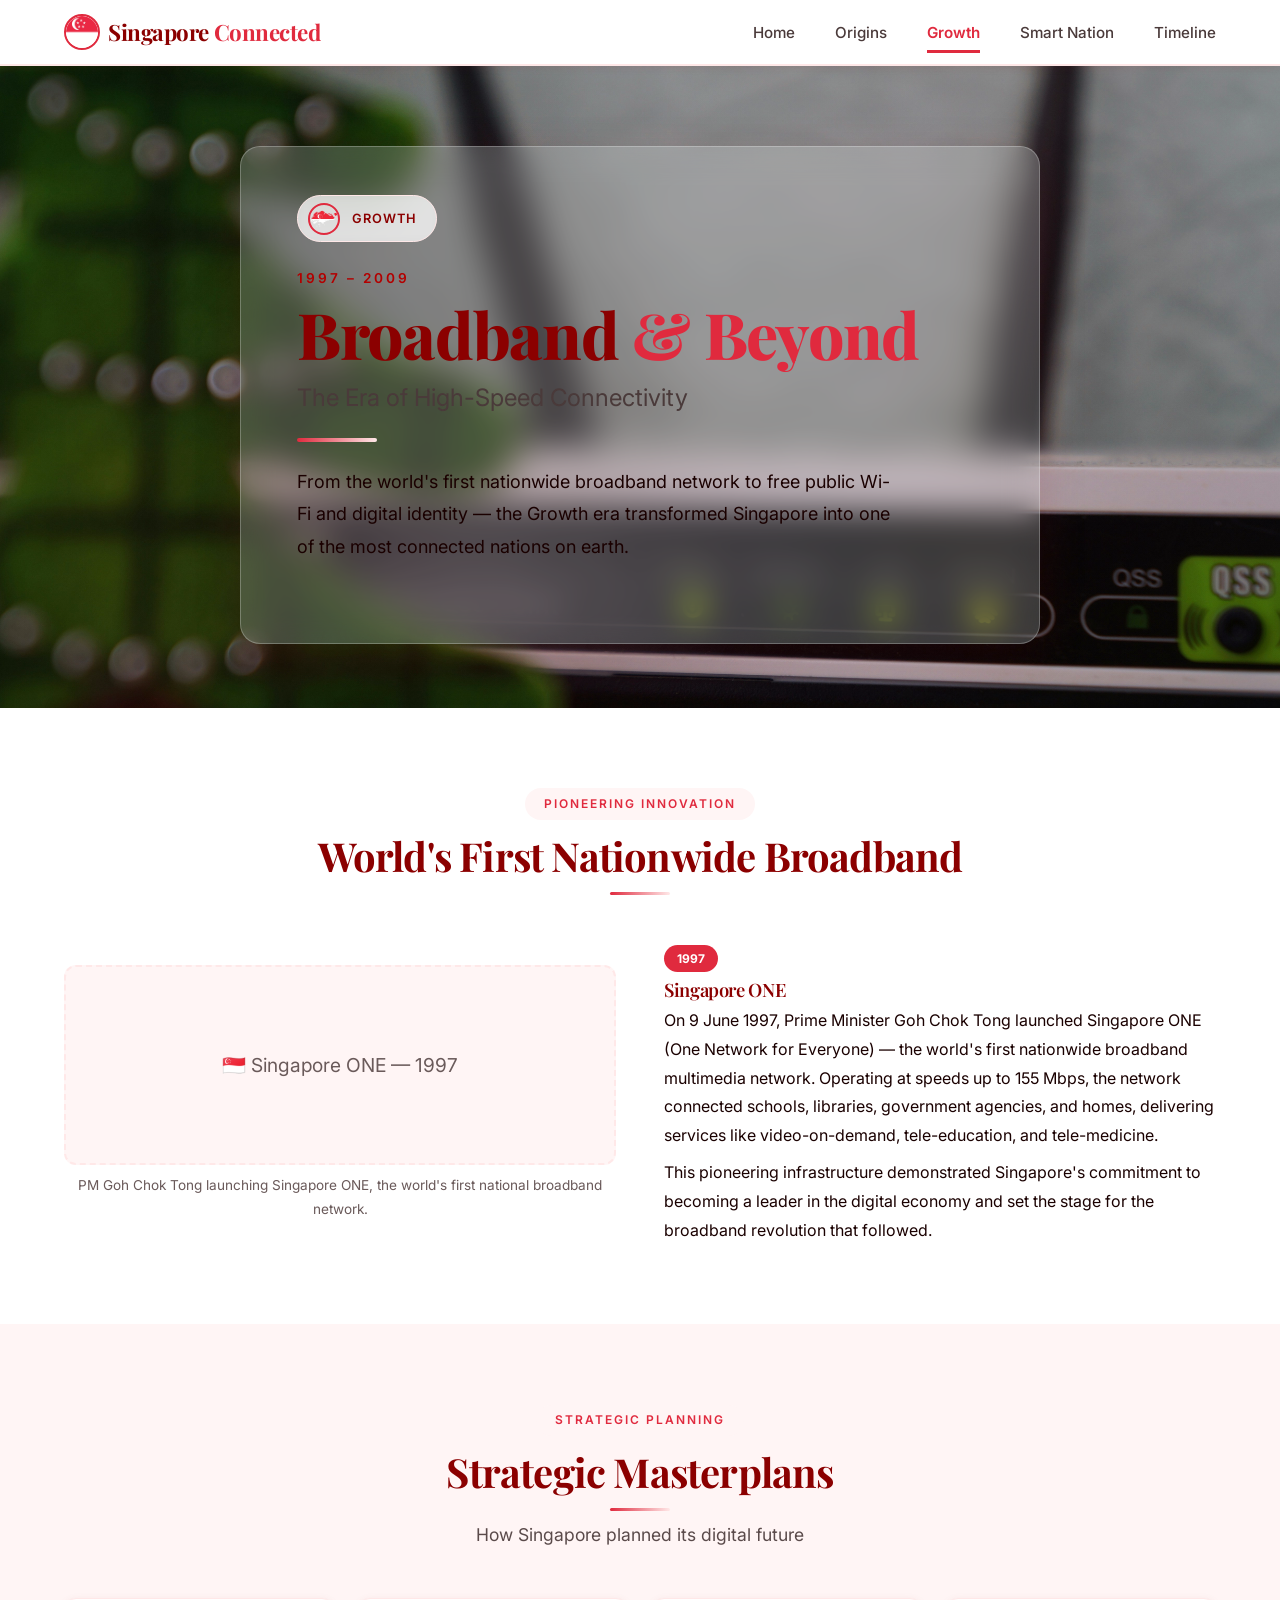
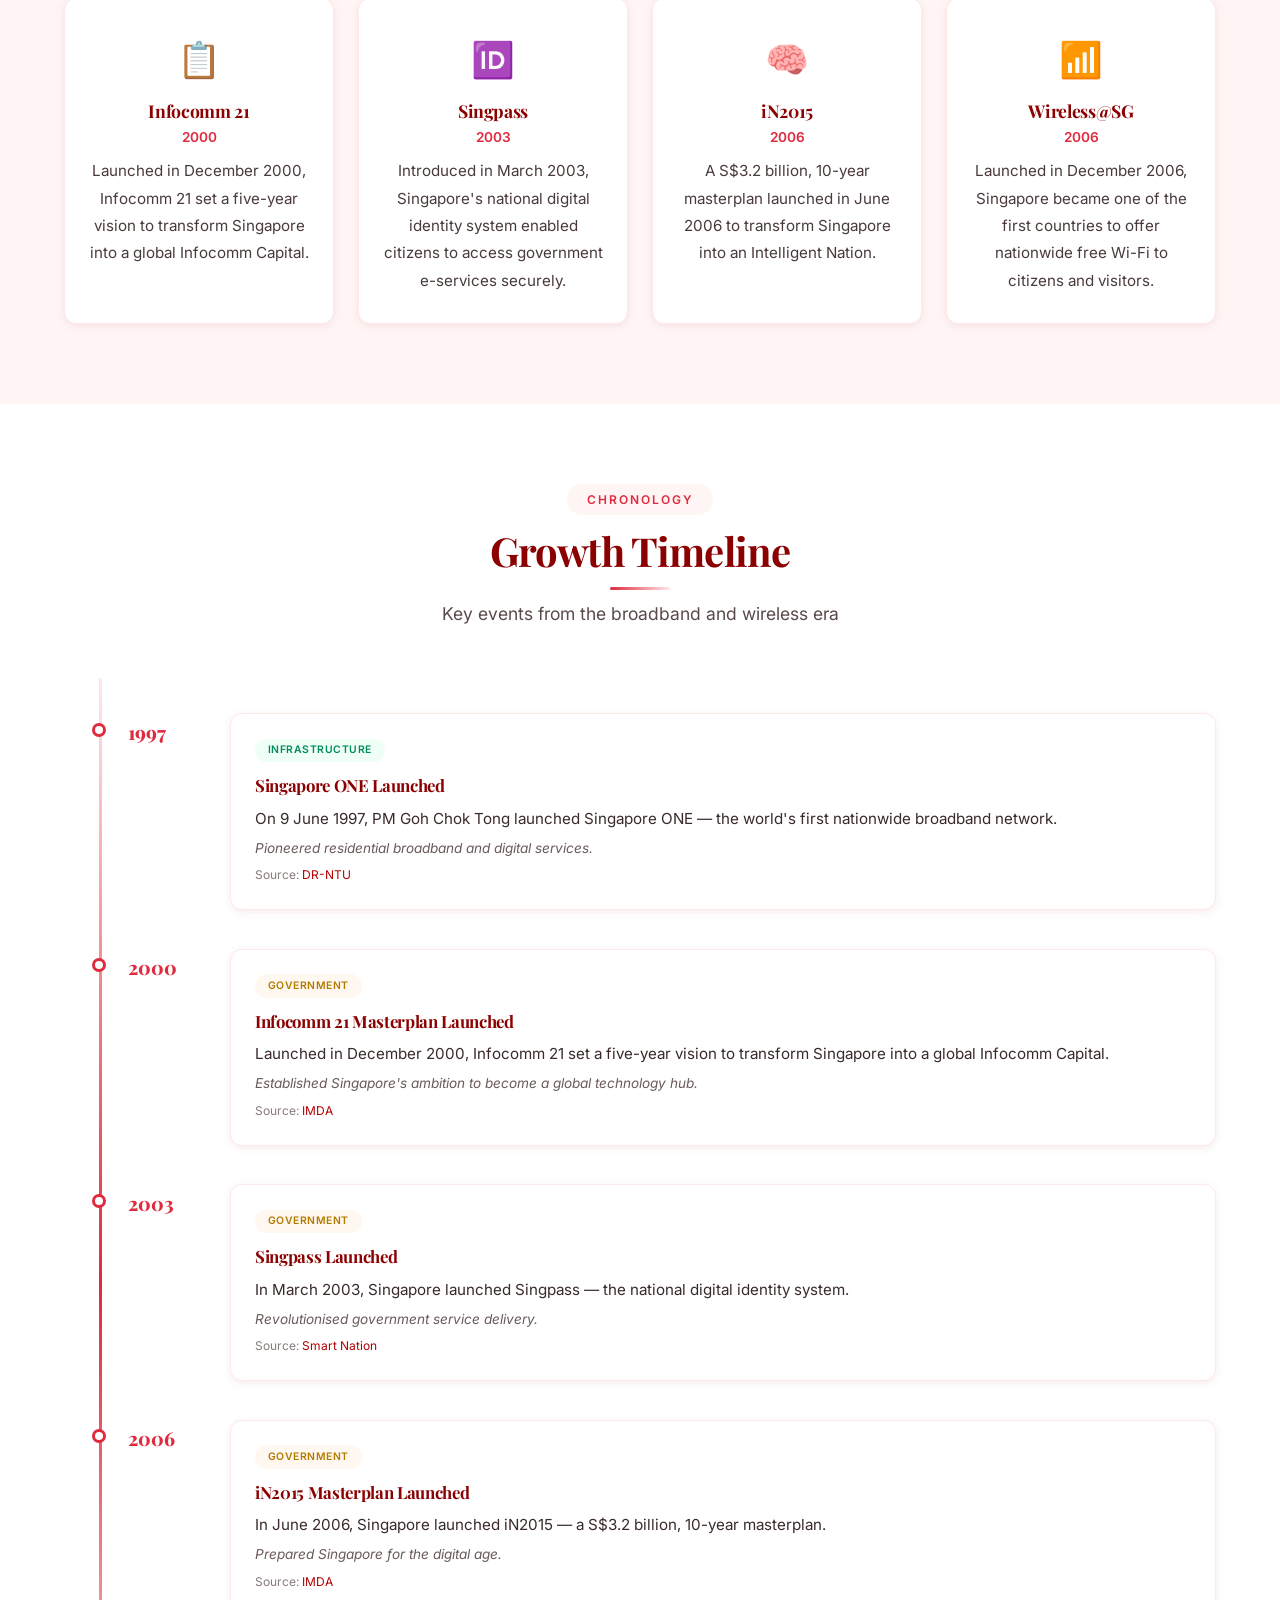
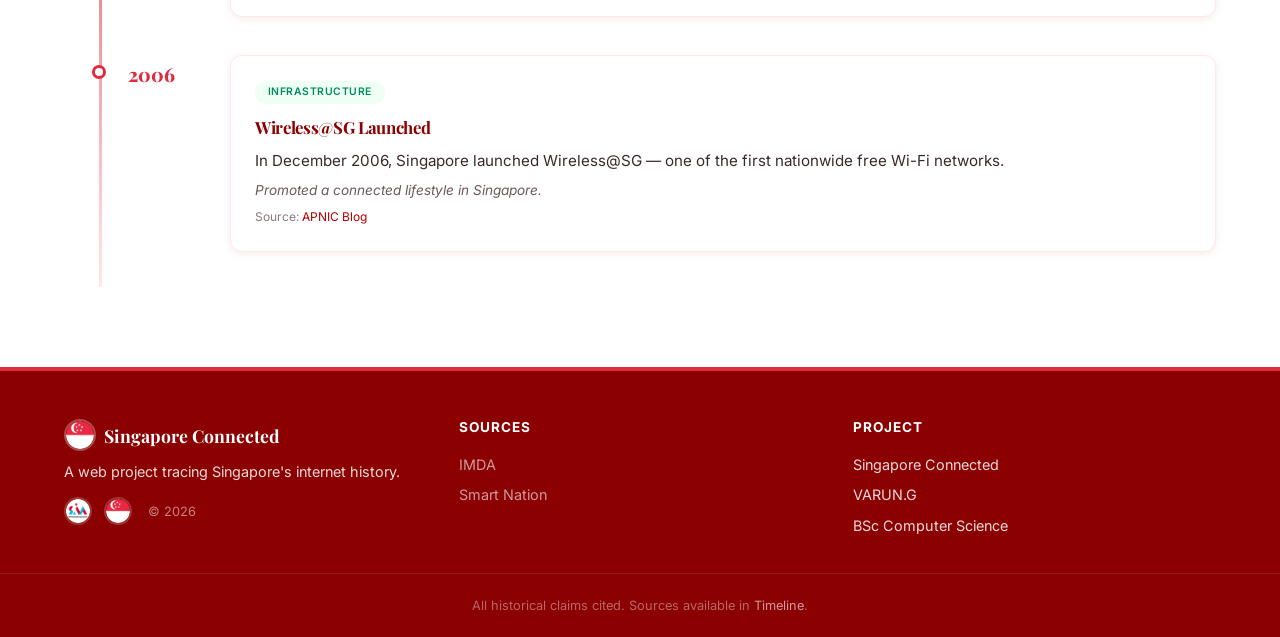
==== growth.html @ 0416ce44 "Add files via upload" ====
<!DOCTYPE html>
<html lang="en">
<head>
    <meta charset="UTF-8" />
    <meta name="viewport" content="width=device-width, initial-scale=1.0" />
    <meta name="description" content="Growth of the Internet in Singapore — 1997 to 2009. Broadband, wireless, and digital identity." />
    <title>Growth — Singapore Connected</title>

    <!-- FAVICON — using favicon.ico -->
    <link rel="icon" type="image/x-icon" href="favicon.ico" />
    <link rel="shortcut icon" type="image/x-icon" href="favicon.ico" />

    <!-- Google Fonts — Playfair Display for premium serif headings + Inter for body -->
    <link rel="preconnect" href="https://fonts.googleapis.com" />
    <link rel="preconnect" href="https://fonts.gstatic.com" crossorigin />
    <link href="https://fonts.googleapis.com/css2?family=Playfair+Display:ital,wght@0,400;0,600;0,700;0,800;1,400&family=Inter:wght@300;400;500;600;700;800&display=swap" rel="stylesheet" />

    <link rel="stylesheet" href="css/style.css" />
</head>
<body>

    <!-- ===== HEADER ===== -->
    <header class="site-header" role="banner" aria-label="Site header">
        <div class="container header-inner">
            <div class="logo">
                <a href="index.html" aria-label="Singapore Connected home">
                    <img src="images/icon.png" alt="Singapore Flag Logo" class="logo-img" />
                    <span class="logo-text">Singapore <span class="logo-highlight">Connected</span></span>
                </a>
            </div>
            <nav class="nav-desktop" aria-label="Main navigation">
                <ul>
                    <li><a href="index.html">Home</a></li>
                    <li><a href="origins.html">Origins</a></li>
                    <li><a href="growth.html" class="active">Growth</a></li>
                    <li><a href="smart-nation.html">Smart Nation</a></li>
                    <li><a href="timeline.html">Timeline</a></li>
                </ul>
            </nav>
            <button class="hamburger" id="hamburgerBtn" aria-expanded="false" aria-controls="mobileNav" aria-label="Toggle navigation menu">
                <span class="hamburger-line"></span>
                <span class="hamburger-line"></span>
                <span class="hamburger-line"></span>
            </button>
        </div>
        <nav class="nav-mobile" id="mobileNav" aria-label="Mobile navigation" hidden>
            <ul>
                <li><a href="index.html">Home</a></li>
                <li><a href="origins.html">Origins</a></li>
                <li><a href="growth.html" class="active">Growth</a></li>
                <li><a href="smart-nation.html">Smart Nation</a></li>
                <li><a href="timeline.html">Timeline</a></li>
            </ul>
        </nav>
    </header>

    <main>

        <!-- ===== HERO SECTION ===== -->
        <section class="hero hero-growth" aria-labelledby="heroTitle">
            <div class="hero-pattern"></div>
            <div class="container hero-content">
                <div class="hero-badge">
                    <img src="images/Singapore-Map-Flag.png" alt="Singapore Flag" class="hero-badge-img" />
                    <span class="hero-badge-text">Growth</span>
                </div>
                <p class="hero-eyebrow">1997 – 2009</p>
                <h1 id="heroTitle">Broadband <span class="hero-highlight">&amp; Beyond</span></h1>
                <p class="hero-subtitle">The Era of High-Speed Connectivity</p>
                <div class="hero-divider"></div>
                <p class="hero-description">
                    From the world's first nationwide broadband network to free public Wi-Fi
                    and digital identity — the Growth era transformed Singapore into one of
                    the most connected nations on earth.
                </p>
            </div>
        </section>

        <!-- ===== SINGAPORE ONE ===== -->
        <section class="section" aria-labelledby="oneTitle">
            <div class="container">
                <div class="section-header">
                    <span class="section-tag">Pioneering Innovation</span>
                    <h2 id="oneTitle">World's First Nationwide Broadband</h2>
                    <div class="section-divider"></div>
                </div>
                <div class="narrative-grid reverse">
                    <div class="narrative-text">
                        <div class="narrative-item">
                            <span class="narrative-year">1997</span>
                            <h3>Singapore ONE</h3>
                            <p>
                                On 9 June 1997, Prime Minister Goh Chok Tong launched Singapore ONE
                                (One Network for Everyone) — the world's first nationwide broadband
                                multimedia network. Operating at speeds up to 155 Mbps, the network
                                connected schools, libraries, government agencies, and homes,
                                delivering services like video-on-demand, tele-education, and
                                tele-medicine.
                            </p>
                            <p>
                                This pioneering infrastructure demonstrated Singapore's commitment
                                to becoming a leader in the digital economy and set the stage for
                                the broadband revolution that followed.
                            </p>
                        </div>
                    </div>
                    <div class="narrative-image">
                        <div class="image-placeholder" role="img" aria-label="Singapore ONE launch">
                            <span>🇸🇬 Singapore ONE — 1997</span>
                        </div>
                        <p class="image-caption">PM Goh Chok Tong launching Singapore ONE, the world's first national broadband network.</p>
                    </div>
                </div>
            </div>
        </section>

        <!-- ===== STRATEGIC MASTERPLANS ===== -->
        <section class="section section-alt" aria-labelledby="masterplansTitle">
            <div class="container">
                <div class="section-header">
                    <span class="section-tag">Strategic Planning</span>
                    <h2 id="masterplansTitle">Strategic Masterplans</h2>
                    <div class="section-divider"></div>
                    <p class="section-subtitle">How Singapore planned its digital future</p>
                </div>
                <div class="card-grid">
                    <div class="card">
                        <div class="card-icon">📋</div>
                        <h3>Infocomm 21</h3>
                        <p class="card-year">2000</p>
                        <p>Launched in December 2000, Infocomm 21 set a five-year vision to transform Singapore into a global Infocomm Capital.</p>
                    </div>
                    <div class="card">
                        <div class="card-icon">🆔</div>
                        <h3>Singpass</h3>
                        <p class="card-year">2003</p>
                        <p>Introduced in March 2003, Singapore's national digital identity system enabled citizens to access government e-services securely.</p>
                    </div>
                    <div class="card">
                        <div class="card-icon">🧠</div>
                        <h3>iN2015</h3>
                        <p class="card-year">2006</p>
                        <p>A S$3.2 billion, 10-year masterplan launched in June 2006 to transform Singapore into an Intelligent Nation.</p>
                    </div>
                    <div class="card">
                        <div class="card-icon">📶</div>
                        <h3>Wireless@SG</h3>
                        <p class="card-year">2006</p>
                        <p>Launched in December 2006, Singapore became one of the first countries to offer nationwide free Wi-Fi to citizens and visitors.</p>
                    </div>
                </div>
            </div>
        </section>

        <!-- ===== TIMELINE ===== -->
        <section class="section" id="timeline" aria-labelledby="timelineTitle">
            <div class="container">
                <div class="section-header">
                    <span class="section-tag">Chronology</span>
                    <h2 id="timelineTitle">Growth Timeline</h2>
                    <div class="section-divider"></div>
                    <p class="section-subtitle">Key events from the broadband and wireless era</p>
                </div>
                <div id="timelineContainer" class="timeline-container">
                    <p class="loading-message">Loading timeline...</p>
                </div>
            </div>
        </section>

    </main>

    <!-- ===== FOOTER ===== -->
    <footer class="site-footer" role="contentinfo">
        <div class="container footer-inner">
            <div class="footer-col">
                <div class="footer-logo">
                    <img src="images/icon.png" alt="Singapore Flag" class="footer-logo-img" />
                    <span>Singapore Connected</span>
                </div>
                <p>A web project tracing Singapore's internet history.</p>
                <div class="footer-icons">
                    <!-- Updated to use icon-1.png -->
                    <img src="images/icon-1.png" alt="Singapore Institute of Management Logo" class="footer-icon" />
                    <img src="images/icon.png" alt="Singapore Flag Icon" class="footer-icon" />
                    <span>© 2026</span>
                </div>
            </div>
            <div class="footer-col">
                <h3>Sources</h3>
                <ul>
                    <li><a href="https://www.imda.gov.sg" target="_blank" rel="noopener">IMDA</a></li>
                    <li><a href="https://www.smartnation.gov.sg" target="_blank" rel="noopener">Smart Nation</a></li>
                </ul>
            </div>
            <div class="footer-col">
                <h3>Project</h3>
                <ul>
                    <li>Singapore Connected</li>
                    <li>VARUN.G</li>
                    <li>BSc Computer Science</li>
                </ul>
            </div>
        </div>
        <div class="footer-bottom">
            <div class="container">
                <p>All historical claims cited. Sources available in <a href="timeline.html">Timeline</a>.</p>
            </div>
        </div>
    </footer>

    <!-- ===== SCRIPTS ===== -->
    <script src="js/validator.js"></script>
    <script src="js/renderer.js"></script>
    <script src="js/router.js"></script>
    <script src="js/app.js"></script>

</body>
</html>
---- css/style.css ----
/* ============================================================
   CSS — Singapore Connected
   Premium Red & White Theme (Singapore Flag Colors)
   ============================================================ */

/* ---------- RESET & BASE ---------- */
*,
*::before,
*::after {
    margin: 0;
    padding: 0;
    box-sizing: border-box;
}

:root {
    /* 🇸🇬 Singapore Flag Colors — Red & White Only */
    --color-white: #FFFFFF;
    --color-white-soft: #FFF8F8;
    --color-white-warm: #FFF5F0;
    --color-red-bright: #E02A3E;
    --color-red-dark: #8B0000;
    --color-red-deep: #5C0000;
    --color-red-soft: #B30000;
    --color-red-light: #FFE8E8;
    --color-red-lighter: #FFF5F5;
    --color-red-pale: #FFF0F0;
    --color-gold: #D4AF37;

    /* Shadows */
    --shadow-sm: 0 2px 8px rgba(139, 0, 0, 0.08);
    --shadow-md: 0 8px 32px rgba(139, 0, 0, 0.12);
    --shadow-lg: 0 16px 48px rgba(139, 0, 0, 0.15);
    --shadow-xl: 0 24px 64px rgba(139, 0, 0, 0.20);

    /* Typography */
    --font-heading: 'Playfair Display', Georgia, 'Times New Roman', serif;
    --font-body: 'Inter', -apple-system, BlinkMacSystemFont, 'Segoe UI', Roboto, Oxygen, sans-serif;

    /* Spacing */
    --container-max: 1200px;
    --spacing-section: 5rem;
    --spacing-section-sm: 3rem;

    /* Border Radius */
    --radius-sm: 6px;
    --radius-md: 12px;
    --radius-lg: 20px;
    --radius-xl: 28px;

    /* Glass Effect */
    --glass-bg: rgba(255, 255, 255, 0.20);
    --glass-border: rgba(255, 255, 255, 0.25);
    --glass-blur: 16px;
}

html {
    scroll-behavior: smooth;
    font-size: 16px;
}

body {
    font-family: var(--font-body);
    background-color: var(--color-white);
    color: #1A0000;
    line-height: 1.8;
    min-height: 100vh;
    display: flex;
    flex-direction: column;
}

/* ---------- TYPOGRAPHY ---------- */
h1, h2, h3, h4, .hero h1, .section-title, .logo-text {
    font-family: var(--font-heading);
    letter-spacing: -0.02em;
}

h1 {
    font-size: 3.5rem;
    font-weight: 800;
    line-height: 1.1;
}

h2 {
    font-size: 2.5rem;
    font-weight: 700;
    line-height: 1.2;
    color: var(--color-red-dark);
}

h3 {
    font-size: 1.3rem;
    font-weight: 600;
    line-height: 1.3;
    color: var(--color-red-dark);
}

/* ---------- IMPROVED CONTRAST ---------- */
p {
    color: #1A0000;
    font-weight: 400;
}

.hero-description {
    color: #1A0000;
}

.hero-subtitle {
    color: #1A0000;
}

/* ---------- LINKS ---------- */
a {
    color: var(--color-red-soft);
    text-decoration: none;
    transition: all 0.3s ease;
}

a:hover,
a:focus {
    color: var(--color-red-bright);
    text-decoration: underline;
}

/* ---------- IMAGES ---------- */
img {
    max-width: 100%;
    height: auto;
    display: block;
}

/* ---------- CONTAINER ---------- */
.container {
    max-width: var(--container-max);
    margin: 0 auto;
    padding: 0 1.5rem;
    width: 100%;
}

/* ---------- FOCUS STATES ---------- */
:focus-visible {
    outline: 3px solid var(--color-red-bright);
    outline-offset: 2px;
    border-radius: var(--radius-sm);
}

/* ============================================================
   HEADER & NAVIGATION
   ============================================================ */

.site-header {
    background-color: var(--color-white);
    border-bottom: 2px solid var(--color-red-light);
    padding: 0.75rem 0;
    position: sticky;
    top: 0;
    z-index: 100;
    box-shadow: var(--shadow-sm);
}

.header-inner {
    display: flex;
    justify-content: space-between;
    align-items: center;
    gap: 1rem;
}

/* ---------- LOGO ---------- */
.logo a {
    display: flex;
    align-items: center;
    gap: 0.5rem;
    color: var(--color-red-dark);
    text-decoration: none;
    font-family: var(--font-heading);
    font-size: 1.4rem;
    font-weight: 700;
}

.logo a:hover,
.logo a:focus {
    color: var(--color-red-bright);
    text-decoration: none;
}

.logo-img {
    width: 36px;
    height: 36px;
    border-radius: 50%;
    object-fit: cover;
    border: 2px solid var(--color-red-bright);
}

.logo-highlight {
    color: var(--color-red-bright);
}

/* ---------- DESKTOP NAV ---------- */
.nav-desktop ul {
    display: flex;
    list-style: none;
    gap: 2.5rem;
}

.nav-desktop a {
    color: #4A3A3A;
    text-decoration: none;
    font-weight: 500;
    font-size: 0.95rem;
    padding: 0.5rem 0;
    border-bottom: 3px solid transparent;
    transition: all 0.3s ease;
    font-family: var(--font-body);
}

.nav-desktop a:hover,
.nav-desktop a:focus {
    color: var(--color-red-dark);
    text-decoration: none;
    border-bottom-color: var(--color-red-light);
}

.nav-desktop a.active {
    color: var(--color-red-bright);
    border-bottom-color: var(--color-red-bright);
    font-weight: 600;
}

/* ---------- HAMBURGER ---------- */
.hamburger {
    display: none;
    flex-direction: column;
    gap: 5px;
    background: none;
    border: none;
    cursor: pointer;
    padding: 0.5rem;
    border-radius: var(--radius-sm);
}

.hamburger-line {
    display: block;
    width: 26px;
    height: 3px;
    background-color: var(--color-red-dark);
    border-radius: 2px;
    transition: all 0.3s ease;
}

.hamburger[aria-expanded="true"] .hamburger-line:nth-child(1) {
    transform: translateY(8px) rotate(45deg);
}

.hamburger[aria-expanded="true"] .hamburger-line:nth-child(2) {
    opacity: 0;
}

.hamburger[aria-expanded="true"] .hamburger-line:nth-child(3) {
    transform: translateY(-8px) rotate(-45deg);
}

/* ---------- MOBILE NAV ---------- */
.nav-mobile {
    background-color: var(--color-white);
    border-top: 2px solid var(--color-red-light);
    padding: 0.5rem 0;
    box-shadow: var(--shadow-md);
}

.nav-mobile ul {
    list-style: none;
    display: flex;
    flex-direction: column;
    gap: 0.25rem;
}

.nav-mobile a {
    display: block;
    padding: 0.75rem 1.5rem;
    color: #4A3A3A;
    text-decoration: none;
    font-weight: 500;
    border-radius: var(--radius-sm);
    transition: all 0.3s ease;
    font-family: var(--font-body);
}

.nav-mobile a:hover,
.nav-mobile a:focus {
    background-color: var(--color-red-lighter);
    color: var(--color-red-dark);
    text-decoration: none;
}

.nav-mobile a.active {
    color: var(--color-red-bright);
    background-color: var(--color-red-lighter);
    border-left: 4px solid var(--color-red-bright);
    font-weight: 600;
}

/* ============================================================
   HERO SECTION — with Glassmorphism
   ============================================================ */

.hero {
    position: relative;
    padding: 5rem 0 4rem;
    overflow: hidden;
    min-height: 70vh;
    display: flex;
    align-items: center;
    background-color: var(--color-white);
    background-size: cover;
    background-position: center;
}

/* Hero Pattern Overlay (subtle red accents) */
.hero-pattern {
    position: absolute;
    top: 0;
    left: 0;
    right: 0;
    bottom: 0;
    background:
        radial-gradient(circle at 20% 80%, rgba(224, 42, 62, 0.06) 0%, transparent 50%),
        radial-gradient(circle at 80% 20%, rgba(224, 42, 62, 0.04) 0%, transparent 50%);
    z-index: 1;
    pointer-events: none;
}

/* Hero Background Images (visible behind glass) */
.hero-home {
    background:
        url('/images/hero-home.jpg') center / cover no-repeat;
}

.hero-origins {
    background:
        url('/images/hero-origins.jpg') center / cover no-repeat;
}

.hero-growth {
    background:
        url('/images/hero-growth.jpg') center / cover no-repeat;
}

.hero-smartnation {
    background:
        url('/images/hero-smartnation.jpg') center / cover no-repeat;
}

.hero-timeline {
    background:
        url('/images/hero-timeline.jpg') center / cover no-repeat;
}

/* Glassmorphism Container */
.hero-content {
    position: relative;
    z-index: 2;
    max-width: 800px;
    background: var(--glass-bg);
    backdrop-filter: blur(var(--glass-blur));
    -webkit-backdrop-filter: blur(var(--glass-blur));
    border: 1px solid var(--glass-border);
    border-radius: var(--radius-lg);
    padding: 3rem 3.5rem;
    box-shadow: var(--shadow-lg);
    transition: all 0.3s ease;
}

.hero-content:hover {
    background: rgba(255, 255, 255, 0.25);
    box-shadow: var(--shadow-xl);
}

/* Hero Badge (inside glass) */
.hero-badge {
    display: inline-flex;
    align-items: center;
    gap: 0.75rem;
    background: rgba(255, 255, 255, 0.7);
    backdrop-filter: blur(4px);
    border: 1px solid var(--color-red-light);
    padding: 0.4rem 1.2rem 0.4rem 0.6rem;
    border-radius: 50px;
    margin-bottom: 1.5rem;
}

.hero-badge-img {
    width: 32px;
    height: 32px;
    border-radius: 50%;
    object-fit: cover;
    border: 2px solid var(--color-red-bright);
}

.hero-badge-text {
    font-size: 0.8rem;
    font-weight: 600;
    color: var(--color-red-dark);
    text-transform: uppercase;
    letter-spacing: 1px;
}

/* Hero Typography (inside glass) */
.hero-eyebrow {
    color: var(--color-red-soft);
    font-weight: 600;
    font-size: 0.85rem;
    text-transform: uppercase;
    letter-spacing: 3px;
    margin-bottom: 0.5rem;
}

.hero h1 {
    font-size: 4rem;
    font-weight: 800;
    line-height: 1.08;
    color: var(--color-red-dark);
    margin-bottom: 0.5rem;
}

.hero-highlight {
    color: var(--color-red-bright);
    position: relative;
}

.hero-subtitle {
    font-size: 1.5rem;
    font-weight: 400;
    color: #4A3A3A;
    margin-bottom: 1rem;
    font-family: var(--font-body);
}

.hero-divider {
    width: 80px;
    height: 4px;
    background: linear-gradient(90deg, var(--color-red-bright), var(--color-red-light));
    border-radius: 2px;
    margin: 1.2rem 0 1.5rem 0;
}

.hero-description {
    font-size: 1.125rem;
    color: #1A0000;
    max-width: 600px;
    margin-bottom: 2rem;
    line-height: 1.8;
}

/* Hero Actions (buttons) */
.hero-actions {
    display: flex;
    gap: 1rem;
    flex-wrap: wrap;
}

/* ---------- BUTTONS ---------- */
.btn {
    display: inline-block;
    padding: 0.85rem 2.5rem;
    font-weight: 600;
    font-size: 0.95rem;
    border-radius: 50px;
    text-decoration: none;
    transition: all 0.3s ease;
    border: none;
    cursor: pointer;
    font-family: var(--font-body);
}

.btn:hover,
.btn:focus {
    text-decoration: none;
    transform: translateY(-3px);
    box-shadow: var(--shadow-md);
}

.btn-primary {
    background-color: var(--color-red-bright);
    color: var(--color-white);
}

.btn-primary:hover,
.btn-primary:focus {
    background-color: var(--color-red-dark);
    color: var(--color-white);
}

.btn-secondary {
    background-color: rgba(255, 255, 255, 0.7);
    backdrop-filter: blur(4px);
    color: var(--color-red-dark);
    border: 2px solid var(--color-red-bright);
}

.btn-secondary:hover,
.btn-secondary:focus {
    background-color: var(--color-white);
    color: var(--color-red-dark);
    border-color: var(--color-red-dark);
}

/* ============================================================
   SECTIONS
   ============================================================ */

.section {
    padding: var(--spacing-section) 0;
}

.section-alt {
    background-color: var(--color-red-lighter);
}

/* Section Headers */
.section-header {
    text-align: center;
    max-width: 700px;
    margin: 0 auto 3rem auto;
}

.section-tag {
    display: inline-block;
    font-size: 0.75rem;
    font-weight: 600;
    text-transform: uppercase;
    letter-spacing: 2px;
    color: var(--color-red-bright);
    background: var(--color-red-lighter);
    padding: 0.3rem 1.2rem;
    border-radius: 50px;
    margin-bottom: 0.75rem;
}

.section-header h2 {
    margin-bottom: 0.5rem;
}

.section-divider {
    width: 60px;
    height: 3px;
    background: linear-gradient(90deg, var(--color-red-bright), var(--color-red-light));
    border-radius: 2px;
    margin: 0.75rem auto 0 auto;
}

.section-subtitle {
    font-size: 1.1rem;
    color: #5A4A4A;
    max-width: 600px;
    margin: 0.5rem auto 0 auto;
}

/* ============================================================
   INTRODUCTION
   ============================================================ */

.intro-grid {
    display: grid;
    grid-template-columns: 2fr 1fr;
    gap: 3rem;
    align-items: stretch;
}

.intro-text p {
    color: #1A0000;
    margin-bottom: 1rem;
    font-size: 1.05rem;
}

.intro-cta {
    font-size: 1.1rem !important;
    color: var(--color-red-dark) !important;
}

.intro-stats-preview {
    display: flex;
    flex-direction: column;
    gap: 0.75rem;
    background: var(--color-white);
    border: 1px solid var(--color-red-light);
    border-radius: var(--radius-md);
    padding: 1.5rem;
    box-shadow: var(--shadow-sm);
}

.stat-mini {
    text-align: center;
    padding: 0.75rem;
    border-bottom: 1px solid var(--color-red-light);
}

.stat-mini:last-child {
    border-bottom: none;
}

.stat-mini-number {
    display: block;
    font-size: 2.5rem;
    font-weight: 800;
    color: var(--color-red-bright);
    line-height: 1.2;
    font-family: var(--font-heading);
}

.stat-mini-label {
    display: block;
    font-size: 0.85rem;
    color: #5A4A4A;
    margin-top: 0.25rem;
}

.stat-mini-year {
    display: block;
    font-size: 0.7rem;
    color: var(--color-red-soft);
    font-weight: 500;
}

/* ============================================================
   NAVIGATION CARDS
   ============================================================ */

.nav-cards {
    display: grid;
    grid-template-columns: repeat(4, 1fr);
    gap: 1.5rem;
    margin-top: 1.5rem;
}

.nav-card {
    display: block;
    background: var(--color-white);
    border: 1px solid var(--color-red-light);
    border-radius: var(--radius-md);
    padding: 2rem 1.5rem;
    text-align: center;
    text-decoration: none;
    color: var(--color-red-dark);
    transition: all 0.4s ease;
    box-shadow: var(--shadow-sm);
    position: relative;
    overflow: hidden;
}

.nav-card::before {
    content: '';
    position: absolute;
    top: 0;
    left: 0;
    right: 0;
    height: 4px;
    background: linear-gradient(90deg, var(--color-red-bright), var(--color-red-light));
    transform: scaleX(0);
    transition: transform 0.4s ease;
}

.nav-card:hover::before,
.nav-card:focus::before {
    transform: scaleX(1);
}

.nav-card:hover,
.nav-card:focus {
    transform: translateY(-6px);
    box-shadow: var(--shadow-lg);
    border-color: var(--color-red-bright);
    text-decoration: none;
    color: var(--color-red-dark);
}

.nav-card-icon {
    font-size: 2.8rem;
    display: block;
    margin-bottom: 0.75rem;
}

.nav-card h3 {
    font-size: 1.25rem;
    font-weight: 700;
    margin-bottom: 0.25rem;
    font-family: var(--font-heading);
}

.nav-card-period {
    color: var(--color-red-bright);
    font-weight: 600;
    font-size: 0.85rem;
}

.nav-card-desc {
    color: #5A4A4A;
    font-size: 0.9rem;
    margin-top: 0.5rem;
}

.nav-card-arrow {
    display: inline-block;
    margin-top: 0.75rem;
    font-size: 1.2rem;
    color: var(--color-red-bright);
    transition: transform 0.3s ease;
}

.nav-card:hover .nav-card-arrow {
    transform: translateX(6px);
}

/* ============================================================
   TIMELINE
   ============================================================ */

.timeline-container {
    position: relative;
    padding: 1rem 0;
}

.timeline-container::before {
    content: '';
    position: absolute;
    left: 35px;
    top: 0;
    bottom: 0;
    width: 3px;
    background: linear-gradient(180deg, var(--color-red-light), var(--color-red-bright), var(--color-red-light));
    border-radius: 2px;
}

.timeline-item {
    display: flex;
    gap: 2rem;
    padding: 1.2rem 0 1.2rem 4rem;
    align-items: flex-start;
    position: relative;
}

.timeline-item::before {
    content: '';
    position: absolute;
    left: 28px;
    top: 1.8rem;
    width: 14px;
    height: 14px;
    background: var(--color-white);
    border: 3px solid var(--color-red-bright);
    border-radius: 50%;
    z-index: 1;
}

.timeline-item:last-child {
    border-bottom: none;
}

.timeline-year {
    min-width: 70px;
    font-weight: 800;
    font-size: 1.2rem;
    color: var(--color-red-bright);
    padding-top: 0.1rem;
    font-family: var(--font-heading);
}

.timeline-content {
    flex: 1;
    background: var(--color-white);
    padding: 1.2rem 1.5rem;
    border-radius: var(--radius-md);
    border: 1px solid var(--color-red-light);
    box-shadow: var(--shadow-sm);
    transition: all 0.3s ease;
}

.timeline-content:hover {
    box-shadow: var(--shadow-md);
    border-color: var(--color-red-bright);
}

.timeline-content h4 {
    font-size: 1.05rem;
    font-weight: 700;
    color: var(--color-red-dark);
    margin-bottom: 0.25rem;
    font-family: var(--font-heading);
}

.timeline-content .tl-category {
    display: inline-block;
    font-size: 0.65rem;
    font-weight: 600;
    text-transform: uppercase;
    letter-spacing: 0.5px;
    padding: 0.15rem 0.8rem;
    border-radius: 50px;
    margin-bottom: 0.5rem;
    background: var(--color-red-lighter);
    color: var(--color-red-soft);
}

.timeline-content .tl-category.academic {
    background: #FFF0F0;
    color: var(--color-red-soft);
}

.timeline-content .tl-category.commercial {
    background: #FFF5F0;
    color: var(--color-red-soft);
}

.timeline-content .tl-category.government {
    background: #FFF8F0;
    color: #B37A00;
}

.timeline-content .tl-category.infrastructure {
    background: #F0FFF5;
    color: #008B5C;
}

.timeline-content p {
    color: #3A2A2A;
    font-size: 0.95rem;
    margin-bottom: 0.25rem;
}

.timeline-content .tl-significance {
    color: #6A5A5A;
    font-size: 0.85rem;
    margin-top: 0.25rem;
    font-style: italic;
}

.timeline-content .tl-source {
    color: #8A7A7A;
    font-size: 0.75rem;
    margin-top: 0.25rem;
}

.timeline-content .tl-source a {
    color: var(--color-red-soft);
}

.timeline-content .tl-source a:hover {
    color: var(--color-red-bright);
}

.loading-message {
    color: #6A5A5A;
    text-align: center;
    padding: 2rem 0;
    font-size: 1.1rem;
}

.error-message {
    color: var(--color-red-bright);
    text-align: center;
    padding: 2rem 0;
}

/* ============================================================
   CARDS (General)
   ============================================================ */

.card-grid {
    display: grid;
    grid-template-columns: repeat(auto-fit, minmax(250px, 1fr));
    gap: 1.5rem;
    margin-top: 1.5rem;
}

.card {
    background: var(--color-white);
    border: 1px solid var(--color-red-light);
    border-radius: var(--radius-md);
    padding: 1.8rem 1.5rem;
    transition: all 0.4s ease;
    box-shadow: var(--shadow-sm);
    text-align: center;
}

.card:hover {
    background: var(--color-white);
    transform: translateY(-4px);
    box-shadow: var(--shadow-lg);
    border-color: var(--color-red-bright);
}

.card-icon {
    font-size: 2.2rem;
    display: block;
    margin-bottom: 0.5rem;
}

.card h3 {
    font-size: 1.1rem;
    font-weight: 700;
    color: var(--color-red-dark);
    margin-bottom: 0.15rem;
    font-family: var(--font-heading);
}

.card .card-year {
    color: var(--color-red-bright);
    font-weight: 600;
    font-size: 0.85rem;
    margin-bottom: 0.5rem;
}

.card p {
    color: #4A3A3A;
    font-size: 0.95rem;
}

/* ============================================================
   NARRATIVE
   ============================================================ */

.narrative-grid {
    display: grid;
    grid-template-columns: 1fr 1fr;
    gap: 3rem;
    align-items: center;
}

.narrative-grid.reverse {
    direction: rtl;
}

.narrative-grid.reverse .narrative-text,
.narrative-grid.reverse .narrative-image {
    direction: ltr;
}

.narrative-item {
    margin-bottom: 1.8rem;
}

.narrative-item:last-child {
    margin-bottom: 0;
}

.narrative-year {
    display: inline-block;
    font-size: 0.75rem;
    font-weight: 700;
    color: var(--color-white);
    background: var(--color-red-bright);
    padding: 0.15rem 0.8rem;
    border-radius: 50px;
    margin-bottom: 0.3rem;
    font-family: var(--font-body);
}

.narrative-text h3 {
    color: var(--color-red-dark);
    font-size: 1.15rem;
    margin-top: 0.1rem;
    margin-bottom: 0.25rem;
    font-family: var(--font-heading);
}

.narrative-text p {
    color: #1A0000;
    font-size: 1rem;
    margin-bottom: 0.5rem;
}

.narrative-text p:last-child {
    margin-bottom: 0;
}

.image-placeholder {
    background: var(--color-red-lighter);
    border: 2px dashed var(--color-red-light);
    border-radius: var(--radius-md);
    padding: 3rem 1.5rem;
    text-align: center;
    font-size: 1.2rem;
    color: #6A5A5A;
    min-height: 200px;
    display: flex;
    align-items: center;
    justify-content: center;
    transition: all 0.3s ease;
}

.image-placeholder:hover {
    border-color: var(--color-red-bright);
    background: var(--color-red-pale);
}

.image-caption {
    color: #6A5A5A;
    font-size: 0.85rem;
    text-align: center;
    margin-top: 0.5rem;
}

/* ============================================================
   STATISTICS
   ============================================================ */

.stats-section {
    background-color: var(--color-red-lighter);
}

.stats-grid {
    display: grid;
    grid-template-columns: repeat(4, 1fr);
    gap: 1.5rem;
    margin-top: 1.5rem;
}

.stat-card {
    background: var(--color-white);
    border: 1px solid var(--color-red-light);
    border-radius: var(--radius-md);
    padding: 1.8rem 1.5rem;
    text-align: center;
    transition: all 0.4s ease;
    box-shadow: var(--shadow-sm);
}

.stat-card:hover {
    transform: translateY(-4px);
    box-shadow: var(--shadow-lg);
    border-color: var(--color-red-bright);
}

.stat-number {
    display: block;
    font-size: 3rem;
    font-weight: 800;
    color: var(--color-red-bright);
    line-height: 1.2;
    font-family: var(--font-heading);
}

.stat-label {
    display: block;
    color: #4A3A3A;
    font-size: 0.95rem;
    margin-top: 0.25rem;
}

.stat-year {
    display: block;
    color: #8A7A7A;
    font-size: 0.75rem;
    margin-top: 0.15rem;
}

.stat-source {
    display: block;
    color: #8A7A7A;
    font-size: 0.7rem;
    margin-top: 0.25rem;
}

.stats-source {
    color: #8A7A7A;
    font-size: 0.8rem;
    text-align: center;
    margin-top: 1.5rem;
}

.text-center {
    text-align: center;
}

/* ============================================================
   SOURCES BOX (Timeline Page)
   ============================================================ */

.sources-box {
    margin-top: 2rem;
    padding: 1.2rem 1.5rem;
    background: var(--color-red-lighter);
    border: 1px solid var(--color-red-light);
    border-radius: var(--radius-md);
    text-align: center;
}

.sources-box p {
    color: #4A3A3A;
    font-size: 0.9rem;
}

.sources-box strong {
    color: var(--color-red-dark);
}

/* ============================================================
   FOOTER — Clean & Deduplicated
   ============================================================ */

.site-footer {
    background-color: var(--color-red-dark);
    border-top: 4px solid var(--color-red-bright);
    padding: 3rem 0 0;
    margin-top: auto;
}

.footer-inner {
    display: grid;
    grid-template-columns: repeat(3, 1fr);
    gap: 2rem;
    padding-bottom: 2rem;
}

.footer-col h3 {
    font-size: 0.85rem;
    font-weight: 700;
    text-transform: uppercase;
    letter-spacing: 1px;
    color: var(--color-white);
    margin-bottom: 0.75rem;
    font-family: var(--font-body);
}

.footer-col p {
    font-size: 0.9rem;
    color: rgba(255, 255, 255, 0.85);
    line-height: 1.8;
}

.footer-col ul {
    list-style: none;
    padding: 0;
}

.footer-col ul li {
    padding: 0.15rem 0;
    color: rgba(255, 255, 255, 0.85);
    font-size: 0.9rem;
    line-height: 1.8;
}

.footer-col ul li a {
    font-size: 0.9rem;
    color: rgba(255, 255, 255, 0.6);
    transition: all 0.3s ease;
}

.footer-col ul li a:hover {
    color: var(--color-white);
    text-decoration: underline;
}

/* Footer Logo */
.footer-logo {
    display: flex;
    align-items: center;
    gap: 0.5rem;
    margin-bottom: 0.5rem;
}

.footer-logo-img {
    width: 32px;
    height: 32px;
    border-radius: 50%;
    object-fit: cover;
    border: 2px solid rgba(255, 255, 255, 0.3);
}

.footer-logo span {
    font-family: var(--font-heading);
    font-size: 1.1rem;
    font-weight: 700;
    color: var(--color-white);
}

/* Footer Icons */
.footer-icons {
    display: flex;
    align-items: center;
    gap: 0.75rem;
    margin-top: 0.75rem;
    flex-wrap: wrap;
}

.footer-icon {
    width: 28px;
    height: 28px;
    border-radius: 50%;
    object-fit: cover;
    border: 2px solid rgba(255, 255, 255, 0.2);
    transition: all 0.3s ease;
}

.footer-icon:hover {
    border-color: var(--color-white);
    transform: scale(1.05);
}

.footer-icons span {
    color: rgba(255, 255, 255, 0.5);
    font-size: 0.8rem;
    margin-left: 0.25rem;
}

.footer-bottom {
    border-top: 1px solid rgba(255, 255, 255, 0.1);
    padding: 1.25rem 0;
    text-align: center;
}

.footer-bottom p {
    color: rgba(255, 255, 255, 0.4);
    font-size: 0.8rem;
}

.footer-bottom a {
    color: rgba(255, 255, 255, 0.6);
}

.footer-bottom a:hover {
    color: var(--color-white);
}

/* ============================================================
   RESPONSIVE DESIGN
   ============================================================ */

/* Tablets */
@media (max-width: 1023px) {
    .nav-desktop {
        display: none;
    }

    .hamburger {
        display: flex;
    }

    .hero h1 {
        font-size: 3rem;
    }

    .hero-content {
        padding: 2.5rem 2rem;
        margin: 0 1rem;
    }

    .intro-grid {
        grid-template-columns: 1fr;
        gap: 1.5rem;
    }

    .narrative-grid {
        grid-template-columns: 1fr;
        gap: 1.5rem;
    }

    .narrative-grid.reverse {
        direction: ltr;
    }

    .footer-inner {
        grid-template-columns: 1fr 1fr;
        gap: 1.5rem;
    }

    .nav-cards {
        grid-template-columns: repeat(2, 1fr);
    }

    .stats-grid {
        grid-template-columns: repeat(2, 1fr);
    }

    .timeline-container::before {
        left: 25px;
    }

    .timeline-item {
        padding-left: 3rem;
        gap: 1rem;
    }

    .timeline-item::before {
        left: 18px;
        width: 12px;
        height: 12px;
    }

    .timeline-year {
        min-width: 60px;
        font-size: 1rem;
    }
}

/* Mobile */
@media (max-width: 767px) {
    :root {
        --spacing-section: 2.5rem;
        --glass-blur: 10px;
    }

    .hero {
        min-height: 60vh;
        padding: 3rem 0 2.5rem;
    }

    .hero-content {
        padding: 2rem 1.5rem;
        margin: 0 0.5rem;
    }

    .hero h1 {
        font-size: 2.4rem;
    }

    .hero-subtitle {
        font-size: 1.1rem;
    }

    .hero-description {
        font-size: 1rem;
    }

    .hero-actions {
        flex-direction: column;
        align-items: stretch;
    }

    .btn {
        text-align: center;
        padding: 0.7rem 1.5rem;
    }

    .hero-badge {
        padding: 0.3rem 1rem 0.3rem 0.5rem;
    }

    .hero-badge-img {
        width: 26px;
        height: 26px;
    }

    .hero-badge-text {
        font-size: 0.7rem;
    }

    .hero-divider {
        width: 60px;
    }

    h2 {
        font-size: 1.8rem;
    }

    .section-header h2 {
        font-size: 1.8rem;
    }

    .nav-cards {
        grid-template-columns: 1fr 1fr;
        gap: 1rem;
    }

    .nav-card {
        padding: 1.5rem 1rem;
    }

    .nav-card-icon {
        font-size: 2rem;
    }

    .card-grid {
        grid-template-columns: 1fr;
    }

    .stats-grid {
        grid-template-columns: 1fr 1fr;
        gap: 0.75rem;
    }

    .stat-card {
        padding: 1rem;
    }

    .stat-number {
        font-size: 2rem;
    }

    .footer-inner {
        grid-template-columns: 1fr;
        gap: 1.5rem;
    }

    .timeline-container::before {
        left: 18px;
    }

    .timeline-item {
        flex-direction: column;
        padding-left: 2.5rem;
        gap: 0.25rem;
    }

    .timeline-item::before {
        left: 11px;
        top: 1.2rem;
        width: 12px;
        height: 12px;
    }

    .timeline-year {
        min-width: auto;
        font-size: 1rem;
    }

    .timeline-content {
        padding: 1rem;
    }

    .intro-stats-preview {
        flex-direction: row;
        flex-wrap: wrap;
        padding: 1rem;
    }

    .stat-mini {
        flex: 1;
        min-width: 70px;
        border-bottom: none;
        border-right: 1px solid var(--color-red-light);
        padding: 0.5rem;
    }

    .stat-mini:last-child {
        border-right: none;
    }

    .stat-mini-number {
        font-size: 1.8rem;
    }

    .image-placeholder {
        padding: 2rem 1rem;
        min-height: 120px;
        font-size: 1rem;
    }

    .logo-img {
        width: 28px;
        height: 28px;
    }

    .logo-text {
        font-size: 1rem;
    }

    .footer-logo-img {
        width: 28px;
        height: 28px;
    }

    .footer-logo span {
        font-size: 1rem;
    }
}

/* Small Mobile */
@media (max-width: 480px) {
    .hero h1 {
        font-size: 2rem;
    }

    .hero-subtitle {
        font-size: 1rem;
    }

    .hero-content {
        padding: 1.5rem 1rem;
    }

    .nav-cards {
        grid-template-columns: 1fr;
    }

    .stats-grid {
        grid-template-columns: 1fr 1fr;
        gap: 0.5rem;
    }

    .stat-card {
        padding: 0.75rem;
    }

    .stat-number {
        font-size: 1.6rem;
    }

    .container {
        padding: 0 1rem;
    }

    .logo-text {
        font-size: 0.9rem;
    }

    .hamburger-line {
        width: 22px;
    }
}

/* ============================================================
   REDUCED MOTION
   ============================================================ */

@media (prefers-reduced-motion: reduce) {
    *,
    *::before,
    *::after {
        animation-duration: 0.01ms !important;
        transition-duration: 0.01ms !important;
        scroll-behavior: auto !important;
    }

    .nav-card:hover,
    .nav-card:focus {
        transform: none !important;
    }

    .btn:hover,
    .btn:focus {
        transform: none !important;
    }

    .card:hover {
        transform: none !important;
    }

    .stat-card:hover {
        transform: none !important;
    }

    .nav-card-arrow {
        transition: none !important;
    }

    .nav-card:hover .nav-card-arrow {
        transform: none !important;
    }

    .timeline-content:hover {
        box-shadow: var(--shadow-sm) !important;
    }

    .footer-icon:hover {
        transform: none !important;
    }

    .hero-content:hover {
        background: var(--glass-bg) !important;
        box-shadow: var(--shadow-lg) !important;
    }
}
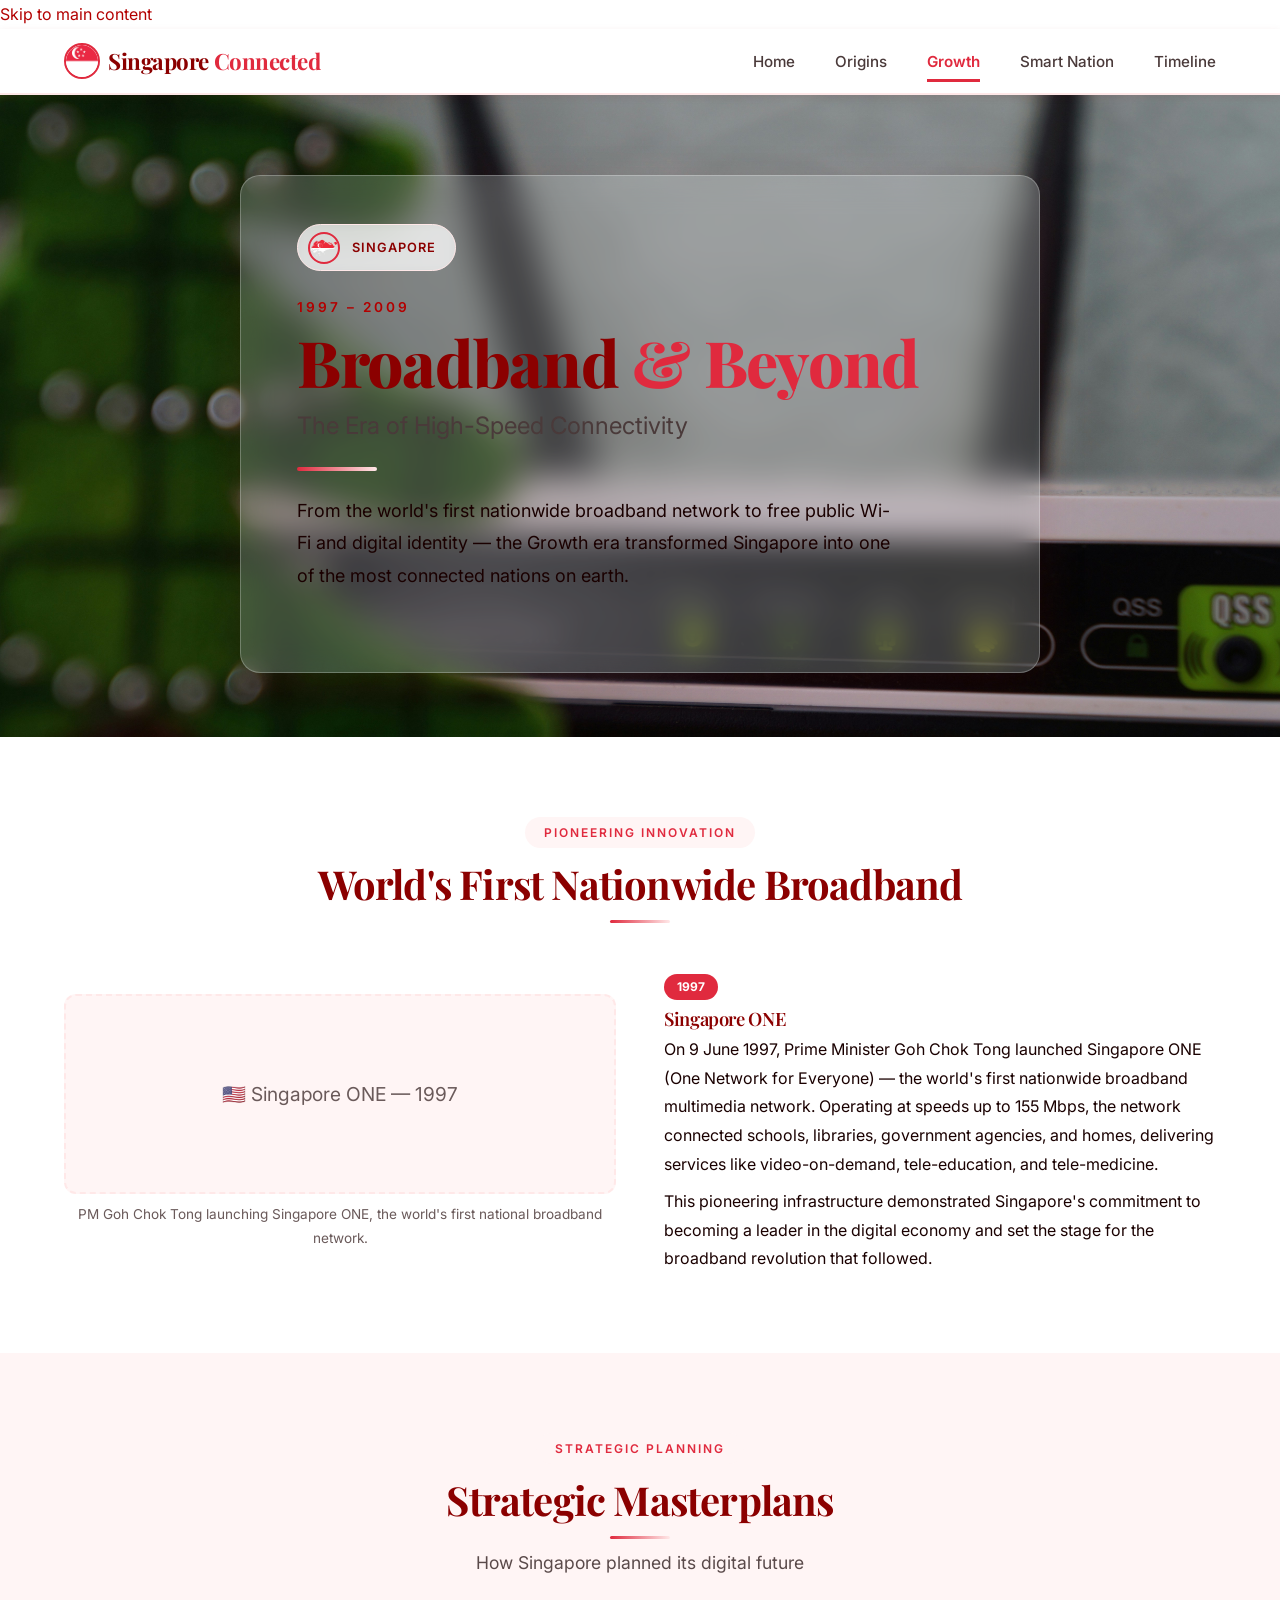
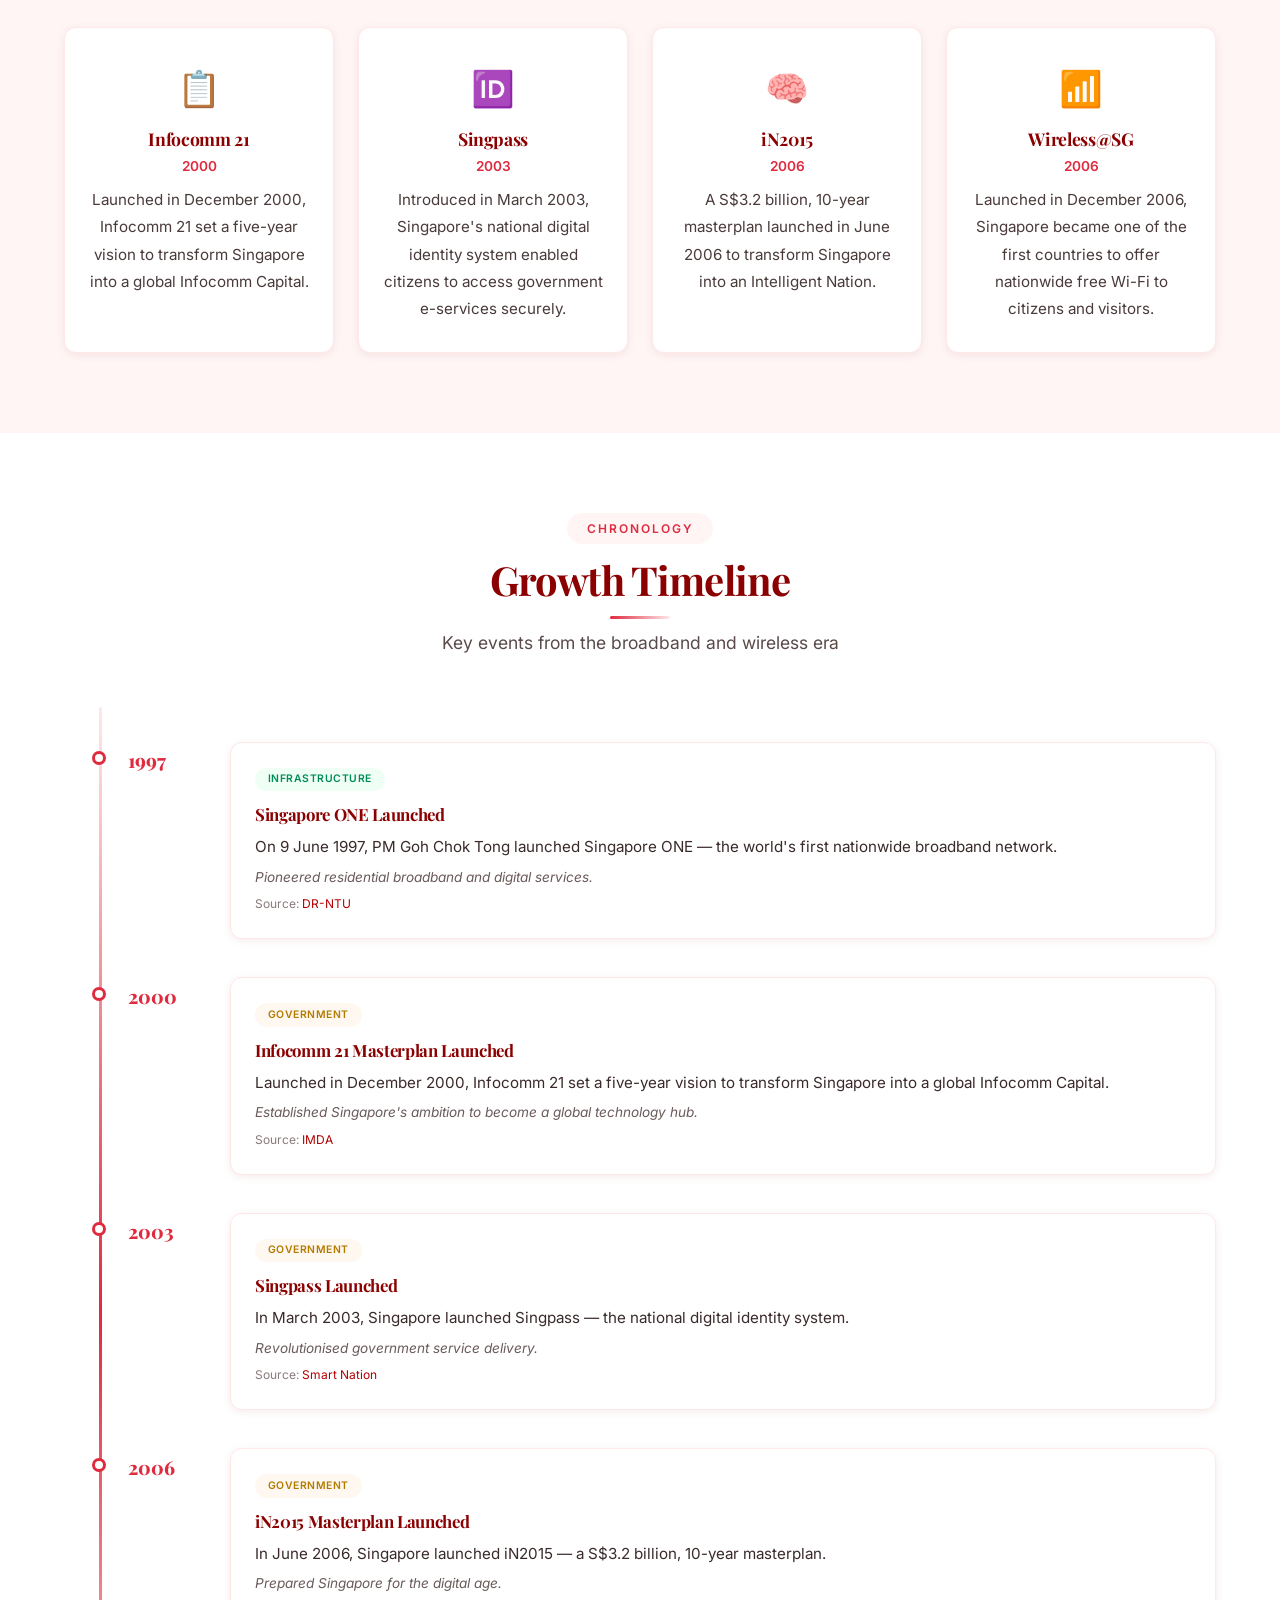
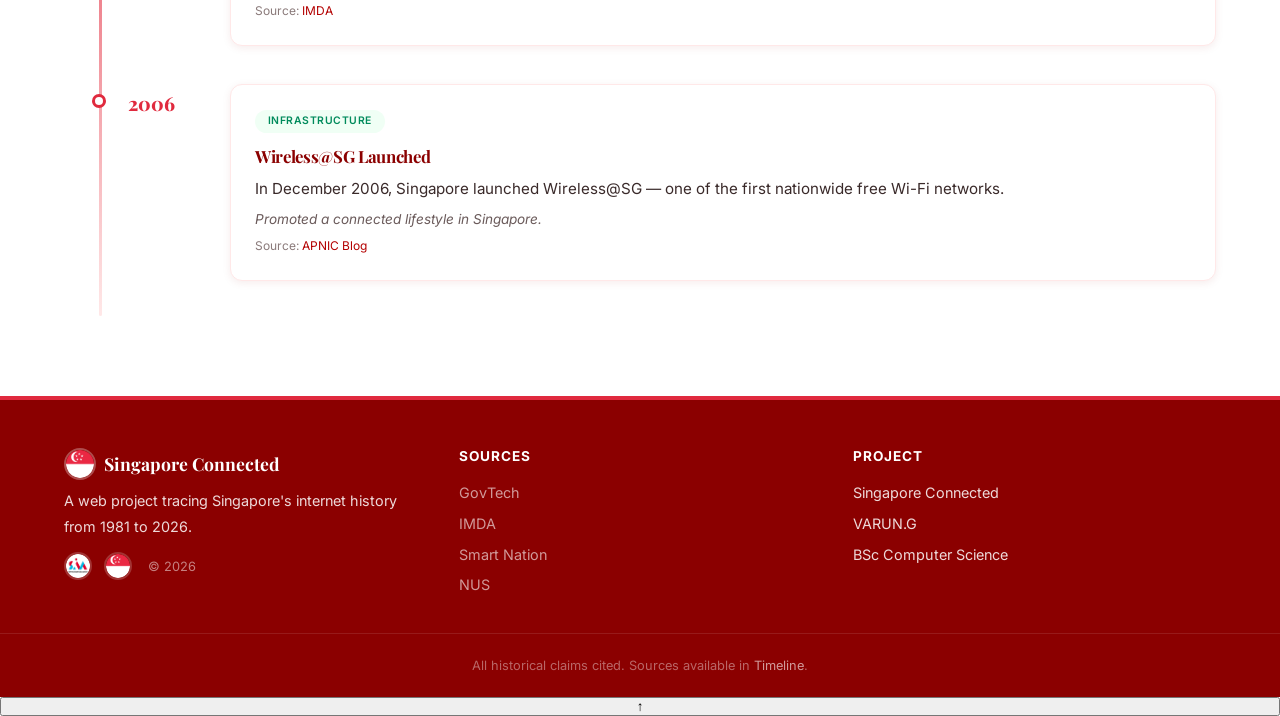
==== commit b0eb9378: "Update growth.html" ====
--- a/growth.html
+++ b/growth.html
@@ -3,28 +3,30 @@
 <head>
     <meta charset="UTF-8" />
     <meta name="viewport" content="width=device-width, initial-scale=1.0" />
-    <meta name="description" content="Growth of the Internet in Singapore — 1997 to 2009. Broadband, wireless, and digital identity." />
-    <title>Growth — Singapore Connected</title>
-
-    <!-- FAVICON — using favicon.ico -->
+    <meta name="description" content="Growth — Broadband & Beyond — Singapore Connected. Trace Singapore's internet history from 1981 to 2026." />
+    <meta name="theme-color" content="#ED2939" />
+    <meta property="og:title" content="Growth — Broadband & Beyond — Singapore Connected" />
+    <meta property="og:description" content="Trace Singapore's digital journey from BITNET in 1987 to Smart Nation 2.0 in 2026." />
+    <meta property="og:type" content="website" />
+    <meta property="og:image" content="images/hero-growth.jpg" />
+    <title>Growth — Broadband & Beyond — Singapore Connected</title>
     <link rel="icon" type="image/x-icon" href="favicon.ico" />
     <link rel="shortcut icon" type="image/x-icon" href="favicon.ico" />
-
-    <!-- Google Fonts — Playfair Display for premium serif headings + Inter for body -->
+    <link rel="apple-touch-icon" href="images/icon.png" />
     <link rel="preconnect" href="https://fonts.googleapis.com" />
     <link rel="preconnect" href="https://fonts.gstatic.com" crossorigin />
     <link href="https://fonts.googleapis.com/css2?family=Playfair+Display:ital,wght@0,400;0,600;0,700;0,800;1,400&family=Inter:wght@300;400;500;600;700;800&display=swap" rel="stylesheet" />
-
     <link rel="stylesheet" href="css/style.css" />
 </head>
 <body>
-
-    <!-- ===== HEADER ===== -->
+    <a href="#mainContent" class="skip-link">Skip to main content</a>
+    <div class="mobile-overlay" id="mobileOverlay" aria-hidden="true"></div>
+
     <header class="site-header" role="banner" aria-label="Site header">
         <div class="container header-inner">
             <div class="logo">
                 <a href="index.html" aria-label="Singapore Connected home">
-                    <img src="images/icon.png" alt="Singapore Flag Logo" class="logo-img" />
+                    <img src="images/icon.png" alt="Singapore Flag Logo" class="logo-img" loading="eager" decoding="async" />
                     <span class="logo-text">Singapore <span class="logo-highlight">Connected</span></span>
                 </a>
             </div>
@@ -32,7 +34,7 @@
                 <ul>
                     <li><a href="index.html">Home</a></li>
                     <li><a href="origins.html">Origins</a></li>
-                    <li><a href="growth.html" class="active">Growth</a></li>
+                    <li><a href="growth.html" class="active" aria-current="page">Growth</a></li>
                     <li><a href="smart-nation.html">Smart Nation</a></li>
                     <li><a href="timeline.html">Timeline</a></li>
                 </ul>
@@ -47,37 +49,31 @@
             <ul>
                 <li><a href="index.html">Home</a></li>
                 <li><a href="origins.html">Origins</a></li>
-                <li><a href="growth.html" class="active">Growth</a></li>
+                <li><a href="growth.html" class="active" aria-current="page">Growth</a></li>
                 <li><a href="smart-nation.html">Smart Nation</a></li>
                 <li><a href="timeline.html">Timeline</a></li>
             </ul>
         </nav>
     </header>
 
-    <main>
-
-        <!-- ===== HERO SECTION ===== -->
+    <main id="mainContent">
         <section class="hero hero-growth" aria-labelledby="heroTitle">
-            <div class="hero-pattern"></div>
-            <div class="container hero-content">
+            <div class="container hero-content scroll-animate">
                 <div class="hero-badge">
-                    <img src="images/Singapore-Map-Flag.png" alt="Singapore Flag" class="hero-badge-img" />
-                    <span class="hero-badge-text">Growth</span>
+                    <img src="images/Singapore-Map-Flag.png" alt="Singapore Flag" class="hero-badge-img" loading="eager" decoding="async" />
+                    <span class="hero-badge-text">Singapore</span>
                 </div>
                 <p class="hero-eyebrow">1997 – 2009</p>
                 <h1 id="heroTitle">Broadband <span class="hero-highlight">&amp; Beyond</span></h1>
                 <p class="hero-subtitle">The Era of High-Speed Connectivity</p>
                 <div class="hero-divider"></div>
-                <p class="hero-description">
-                    From the world's first nationwide broadband network to free public Wi-Fi
-                    and digital identity — the Growth era transformed Singapore into one of
-                    the most connected nations on earth.
-                </p>
-            </div>
-        </section>
-
-        <!-- ===== SINGAPORE ONE ===== -->
-        <section class="section" aria-labelledby="oneTitle">
+                <p class="hero-description">From the world's first nationwide broadband network to free public Wi-Fi and digital identity — the Growth era transformed Singapore into one of the most connected nations on earth.</p>
+                
+            </div>
+        </section>
+
+        <!-- Singapore ONE -->
+        <section class="section scroll-animate" aria-labelledby="oneTitle">
             <div class="container">
                 <div class="section-header">
                     <span class="section-tag">Pioneering Innovation</span>
@@ -86,27 +82,16 @@
                 </div>
                 <div class="narrative-grid reverse">
                     <div class="narrative-text">
-                        <div class="narrative-item">
+                        <div class="narrative-item scroll-animate delay-1">
                             <span class="narrative-year">1997</span>
                             <h3>Singapore ONE</h3>
-                            <p>
-                                On 9 June 1997, Prime Minister Goh Chok Tong launched Singapore ONE
-                                (One Network for Everyone) — the world's first nationwide broadband
-                                multimedia network. Operating at speeds up to 155 Mbps, the network
-                                connected schools, libraries, government agencies, and homes,
-                                delivering services like video-on-demand, tele-education, and
-                                tele-medicine.
-                            </p>
-                            <p>
-                                This pioneering infrastructure demonstrated Singapore's commitment
-                                to becoming a leader in the digital economy and set the stage for
-                                the broadband revolution that followed.
-                            </p>
+                            <p>On 9 June 1997, Prime Minister Goh Chok Tong launched Singapore ONE (One Network for Everyone) — the world's first nationwide broadband multimedia network. Operating at speeds up to 155 Mbps, the network connected schools, libraries, government agencies, and homes, delivering services like video-on-demand, tele-education, and tele-medicine.</p>
+                            <p>This pioneering infrastructure demonstrated Singapore's commitment to becoming a leader in the digital economy and set the stage for the broadband revolution that followed.</p>
                         </div>
                     </div>
-                    <div class="narrative-image">
+                    <div class="narrative-image scroll-animate delay-2">
                         <div class="image-placeholder" role="img" aria-label="Singapore ONE launch">
-                            <span>🇸🇬 Singapore ONE — 1997</span>
+                            <span>&#127482;&#127480; Singapore ONE — 1997</span>
                         </div>
                         <p class="image-caption">PM Goh Chok Tong launching Singapore ONE, the world's first national broadband network.</p>
                     </div>
@@ -114,8 +99,8 @@
             </div>
         </section>
 
-        <!-- ===== STRATEGIC MASTERPLANS ===== -->
-        <section class="section section-alt" aria-labelledby="masterplansTitle">
+        <!-- Strategic Masterplans -->
+        <section class="section section-alt scroll-animate" aria-labelledby="masterplansTitle">
             <div class="container">
                 <div class="section-header">
                     <span class="section-tag">Strategic Planning</span>
@@ -124,26 +109,26 @@
                     <p class="section-subtitle">How Singapore planned its digital future</p>
                 </div>
                 <div class="card-grid">
-                    <div class="card">
-                        <div class="card-icon">📋</div>
+                    <div class="card scroll-animate delay-1">
+                        <div class="card-icon">&#128203;</div>
                         <h3>Infocomm 21</h3>
                         <p class="card-year">2000</p>
                         <p>Launched in December 2000, Infocomm 21 set a five-year vision to transform Singapore into a global Infocomm Capital.</p>
                     </div>
-                    <div class="card">
-                        <div class="card-icon">🆔</div>
+                    <div class="card scroll-animate delay-2">
+                        <div class="card-icon">&#127380;</div>
                         <h3>Singpass</h3>
                         <p class="card-year">2003</p>
                         <p>Introduced in March 2003, Singapore's national digital identity system enabled citizens to access government e-services securely.</p>
                     </div>
-                    <div class="card">
-                        <div class="card-icon">🧠</div>
+                    <div class="card scroll-animate delay-3">
+                        <div class="card-icon">&#129504;</div>
                         <h3>iN2015</h3>
                         <p class="card-year">2006</p>
                         <p>A S$3.2 billion, 10-year masterplan launched in June 2006 to transform Singapore into an Intelligent Nation.</p>
                     </div>
-                    <div class="card">
-                        <div class="card-icon">📶</div>
+                    <div class="card scroll-animate delay-4">
+                        <div class="card-icon">&#128246;</div>
                         <h3>Wireless@SG</h3>
                         <p class="card-year">2006</p>
                         <p>Launched in December 2006, Singapore became one of the first countries to offer nationwide free Wi-Fi to citizens and visitors.</p>
@@ -152,8 +137,8 @@
             </div>
         </section>
 
-        <!-- ===== TIMELINE ===== -->
-        <section class="section" id="timeline" aria-labelledby="timelineTitle">
+        <!-- Timeline -->
+        <section class="section scroll-animate" id="timeline" aria-labelledby="timelineTitle">
             <div class="container">
                 <div class="section-header">
                     <span class="section-tag">Chronology</span>
@@ -169,27 +154,27 @@
 
     </main>
 
-    <!-- ===== FOOTER ===== -->
     <footer class="site-footer" role="contentinfo">
         <div class="container footer-inner">
             <div class="footer-col">
                 <div class="footer-logo">
-                    <img src="images/icon.png" alt="Singapore Flag" class="footer-logo-img" />
+                    <img src="images/icon.png" alt="Singapore Flag" class="footer-logo-img" loading="lazy" decoding="async" />
                     <span>Singapore Connected</span>
                 </div>
-                <p>A web project tracing Singapore's internet history.</p>
+                <p>A web project tracing Singapore's internet history from 1981 to 2026.</p>
                 <div class="footer-icons">
-                    <!-- Updated to use icon-1.png -->
-                    <img src="images/icon-1.png" alt="Singapore Institute of Management Logo" class="footer-icon" />
-                    <img src="images/icon.png" alt="Singapore Flag Icon" class="footer-icon" />
-                    <span>© 2026</span>
+                    <img src="images/icon-1.png" alt="SIM Logo" class="footer-icon" loading="lazy" decoding="async" />
+                    <img src="images/icon.png" alt="Singapore Flag" class="footer-icon" loading="lazy" decoding="async" />
+                    <span>&copy; 2026</span>
                 </div>
             </div>
             <div class="footer-col">
                 <h3>Sources</h3>
                 <ul>
+                    <li><a href="https://www.tech.gov.sg" target="_blank" rel="noopener">GovTech</a></li>
                     <li><a href="https://www.imda.gov.sg" target="_blank" rel="noopener">IMDA</a></li>
                     <li><a href="https://www.smartnation.gov.sg" target="_blank" rel="noopener">Smart Nation</a></li>
+                    <li><a href="https://www.nus.edu.sg" target="_blank" rel="noopener">NUS</a></li>
                 </ul>
             </div>
             <div class="footer-col">
@@ -208,11 +193,11 @@
         </div>
     </footer>
 
-    <!-- ===== SCRIPTS ===== -->
+    <button class="back-to-top" id="backToTop" aria-label="Back to top">&uarr;</button>
+
     <script src="js/validator.js"></script>
     <script src="js/renderer.js"></script>
     <script src="js/router.js"></script>
     <script src="js/app.js"></script>
-
 </body>
-</html>+</html>
--- a/css/style.css
+++ b/css/style.css
@@ -329,29 +329,30 @@
 }
 
 /* Hero Background Images (visible behind glass) */
+/* ✅ FIXED: Removed leading slash for GitHub Pages compatibility */
 .hero-home {
     background:
-        url('/images/hero-home.jpg') center / cover no-repeat;
+        url('images/hero-home.jpg') center / cover no-repeat;
 }
 
 .hero-origins {
     background:
-        url('/images/hero-origins.jpg') center / cover no-repeat;
+        url('images/hero-origins.jpg') center / cover no-repeat;
 }
 
 .hero-growth {
     background:
-        url('/images/hero-growth.jpg') center / cover no-repeat;
+        url('images/hero-growth.jpg') center / cover no-repeat;
 }
 
 .hero-smartnation {
     background:
-        url('/images/hero-smartnation.jpg') center / cover no-repeat;
+        url('images/hero-smartnation.jpg') center / cover no-repeat;
 }
 
 .hero-timeline {
     background:
-        url('/images/hero-timeline.jpg') center / cover no-repeat;
+        url('images/hero-timeline.jpg') center / cover no-repeat;
 }
 
 /* Glassmorphism Container */
@@ -1558,4 +1559,4 @@
         background: var(--glass-bg) !important;
         box-shadow: var(--shadow-lg) !important;
     }
-}+}
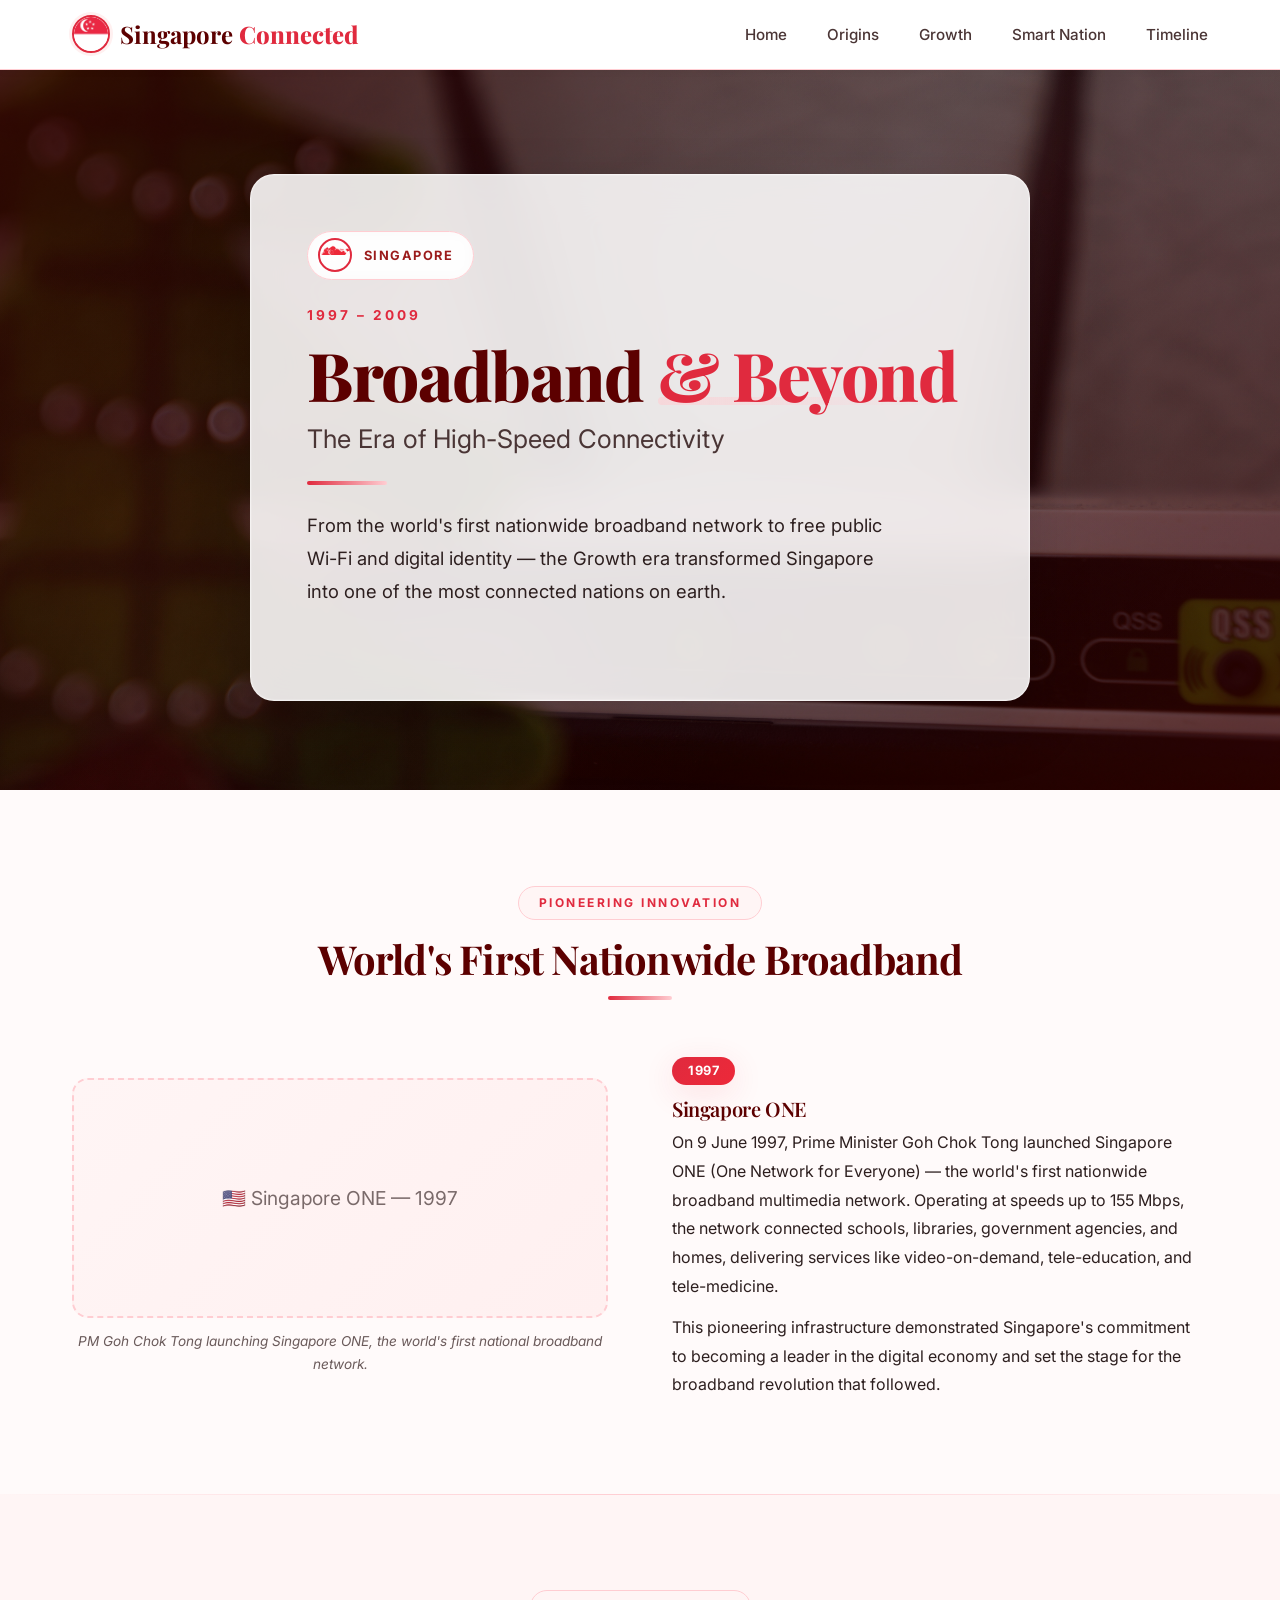
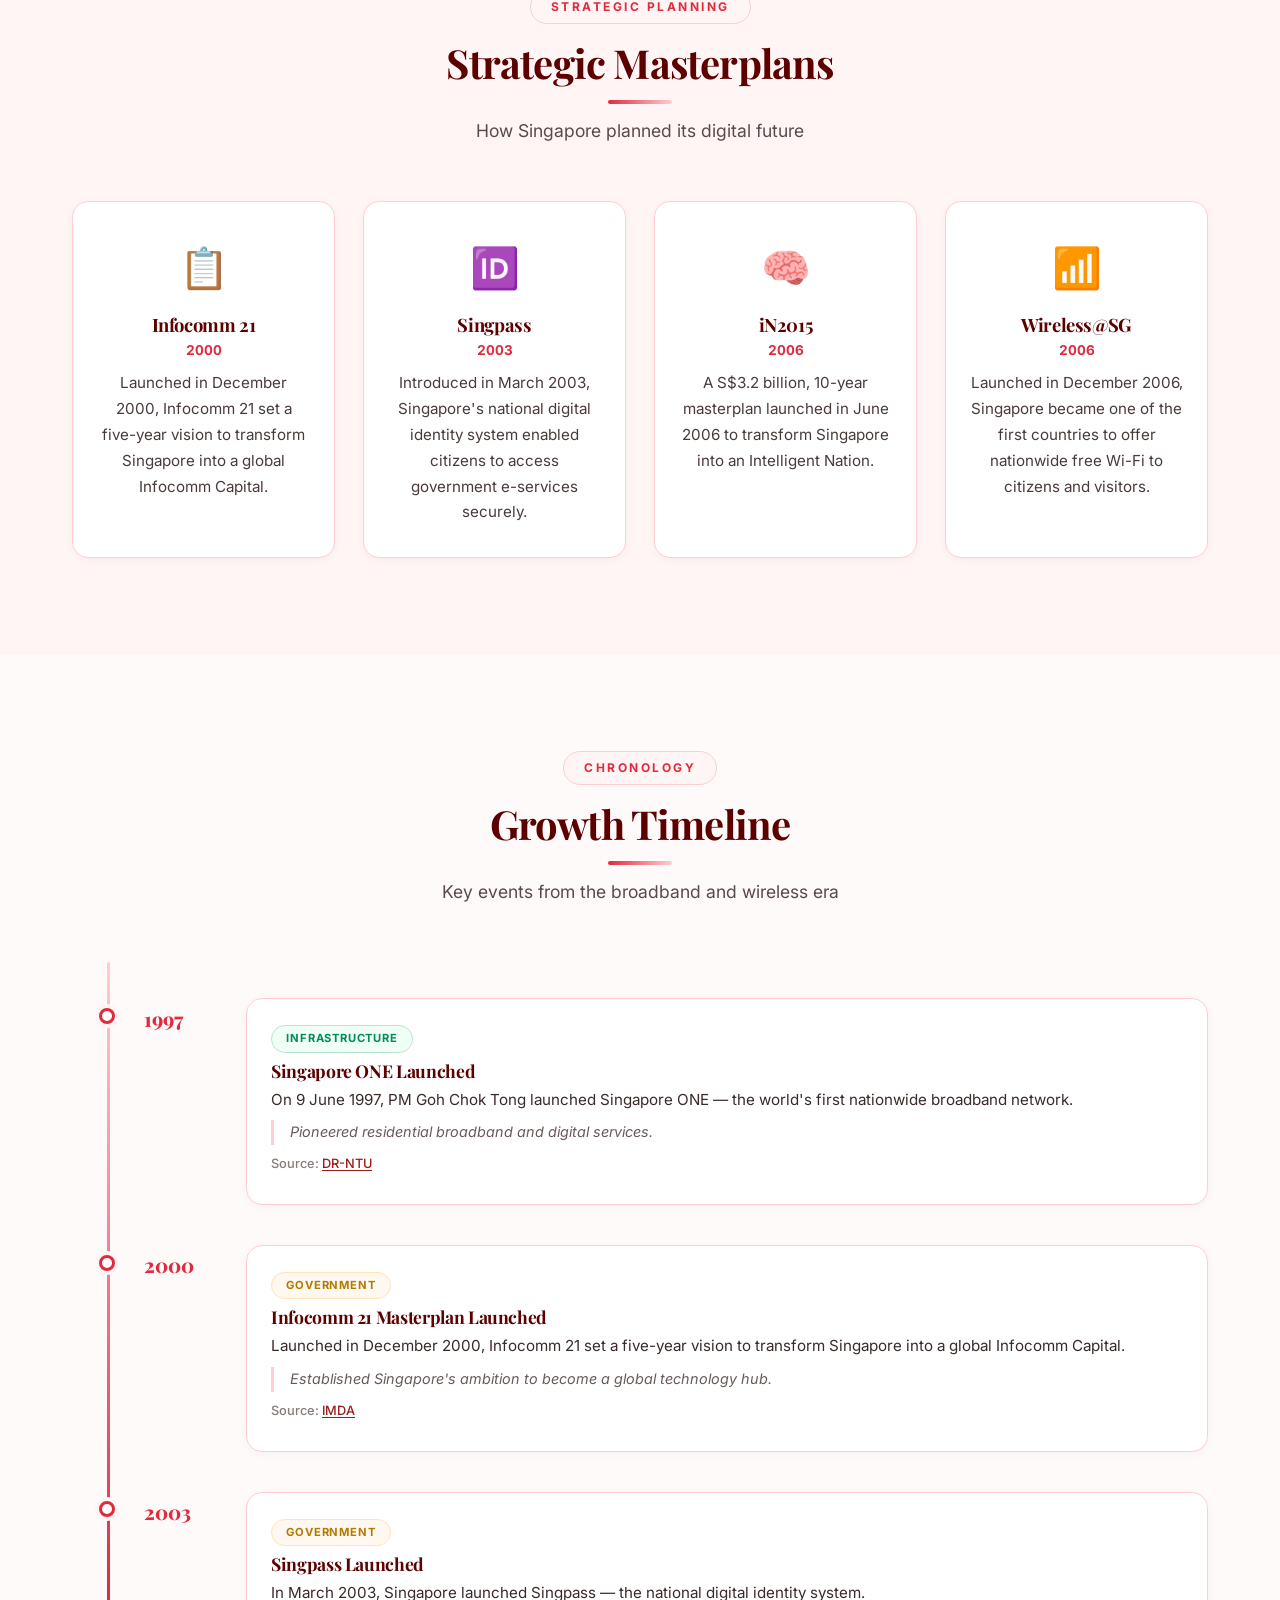
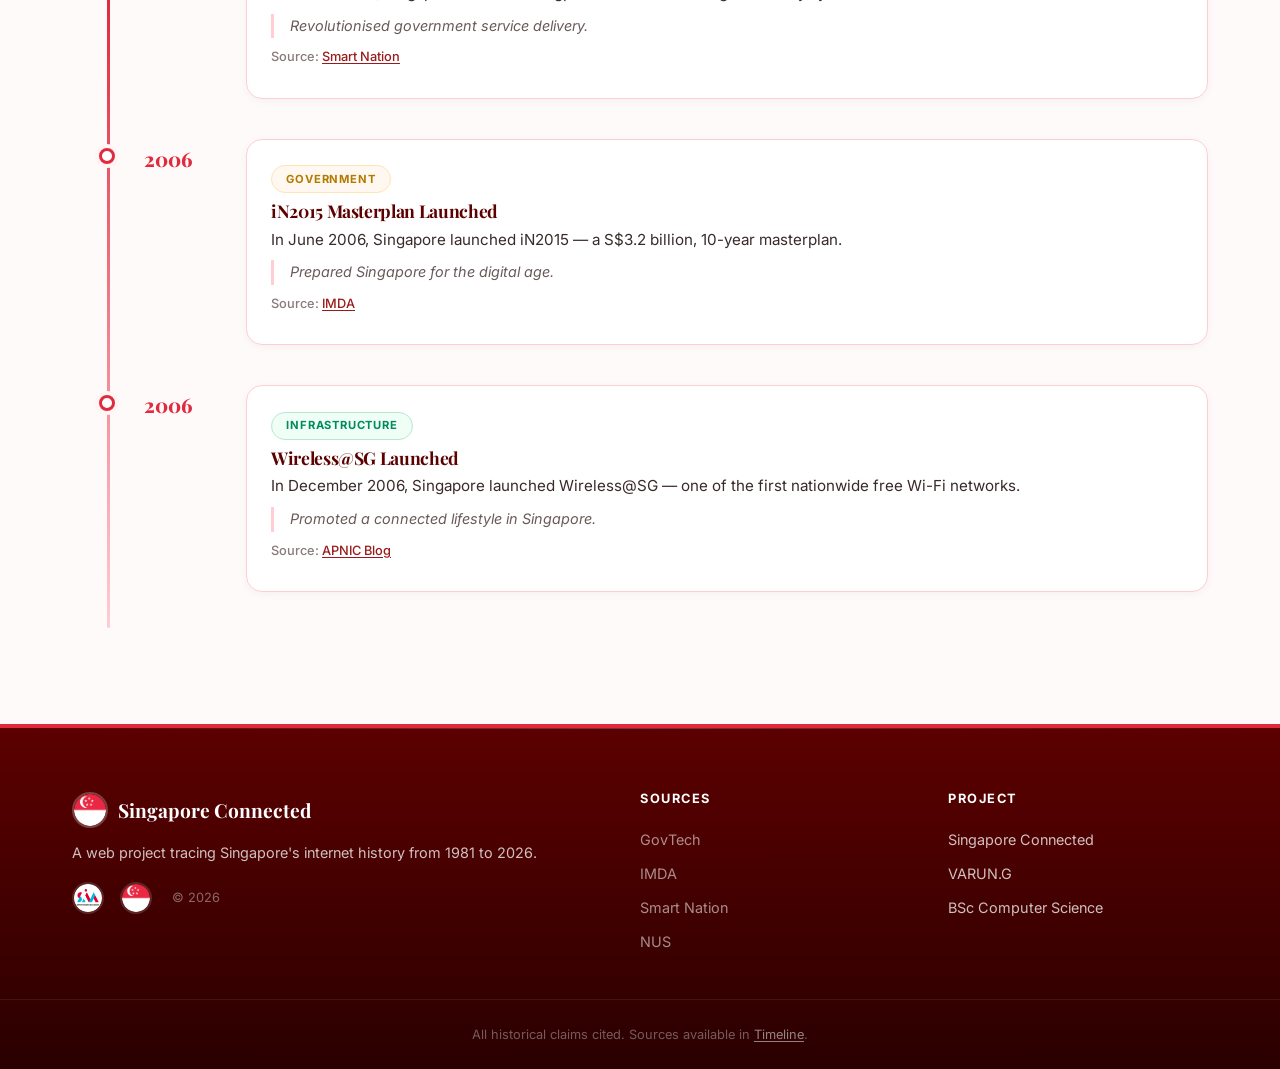
==== commit 01f170a4: "Update growth.html" ====
--- a/growth.html
+++ b/growth.html
@@ -195,9 +195,9 @@
 
     <button class="back-to-top" id="backToTop" aria-label="Back to top">&uarr;</button>
 
-    <script src="js/validator.js"></script>
-    <script src="js/renderer.js"></script>
-    <script src="js/router.js"></script>
-    <script src="js/app.js"></script>
+    <script src="js/validator.js?v=5"></script>
+    <script src="js/renderer.js?v=5"></script>
+    <script src="js/router.js?v=5"></script>
+    <script src="js/app.js?v=5"></script>
 </body>
 </html>
--- a/css/style.css
+++ b/css/style.css
@@ -1,6 +1,6 @@
 /* ============================================================
-   CSS — Singapore Connected
-   Premium Red & White Theme (Singapore Flag Colors)
+   SINGAPORE CONNECTED — PREMIUM EDITION
+   Red & White Theme | Fully Responsive | Scroll Animations
    ============================================================ */
 
 /* ---------- RESET & BASE ---------- */
@@ -13,112 +13,131 @@
 }
 
 :root {
-    /* 🇸🇬 Singapore Flag Colors — Red & White Only */
-    --color-white: #FFFFFF;
-    --color-white-soft: #FFF8F8;
-    --color-white-warm: #FFF5F0;
-    --color-red-bright: #E02A3E;
-    --color-red-dark: #8B0000;
-    --color-red-deep: #5C0000;
-    --color-red-soft: #B30000;
-    --color-red-light: #FFE8E8;
-    --color-red-lighter: #FFF5F5;
-    --color-red-pale: #FFF0F0;
-    --color-gold: #D4AF37;
-
-    /* Shadows */
-    --shadow-sm: 0 2px 8px rgba(139, 0, 0, 0.08);
-    --shadow-md: 0 8px 32px rgba(139, 0, 0, 0.12);
-    --shadow-lg: 0 16px 48px rgba(139, 0, 0, 0.15);
-    --shadow-xl: 0 24px 64px rgba(139, 0, 0, 0.20);
+    /* 🇸🇬 Singapore Flag Palette */
+    --sg-red: #ED2939;
+    --sg-red-bright: #E02A3E;
+    --sg-red-dark: #9B1B1B;
+    --sg-red-deep: #5C0000;
+    --sg-red-light: #FFCDD2;
+    --sg-red-lighter: #FFF0F0;
+    --sg-red-pale: #FFF5F5;
+    --sg-white: #FFFFFF;
+    --sg-off-white: #FFFAFA;
 
     /* Typography */
     --font-heading: 'Playfair Display', Georgia, 'Times New Roman', serif;
-    --font-body: 'Inter', -apple-system, BlinkMacSystemFont, 'Segoe UI', Roboto, Oxygen, sans-serif;
-
-    /* Spacing */
+    --font-body: 'Inter', -apple-system, BlinkMacSystemFont, 'Segoe UI', Roboto, sans-serif;
+
+    /* Layout */
     --container-max: 1200px;
-    --spacing-section: 5rem;
-    --spacing-section-sm: 3rem;
-
-    /* Border Radius */
-    --radius-sm: 6px;
-    --radius-md: 12px;
-    --radius-lg: 20px;
-    --radius-xl: 28px;
-
-    /* Glass Effect */
-    --glass-bg: rgba(255, 255, 255, 0.20);
-    --glass-border: rgba(255, 255, 255, 0.25);
-    --glass-blur: 16px;
+    --container-narrow: 900px;
+    --section-pad: 6rem;
+    --section-pad-sm: 3.5rem;
+
+    /* Radii */
+    --radius-sm: 8px;
+    --radius-md: 16px;
+    --radius-lg: 24px;
+    --radius-xl: 32px;
+    --radius-full: 9999px;
+
+    /* Shadows */
+    --shadow-sm: 0 2px 8px rgba(0, 0, 0, 0.04);
+    --shadow-md: 0 8px 24px rgba(0, 0, 0, 0.08);
+    --shadow-lg: 0 16px 48px rgba(0, 0, 0, 0.12);
+    --shadow-xl: 0 24px 64px rgba(0, 0, 0, 0.16);
+    --shadow-red: 0 8px 32px rgba(237, 41, 57, 0.12);
+    --shadow-red-lg: 0 12px 40px rgba(237, 41, 57, 0.20);
+
+    /* Glassmorphism */
+    --glass-bg: rgba(255, 255, 255, 0.88);
+    --glass-border: rgba(255, 255, 255, 0.55);
+    --glass-blur: 24px;
+
+    /* Motion */
+    --ease-out: cubic-bezier(0.4, 0, 0.2, 1);
+    --ease-spring: cubic-bezier(0.34, 1.56, 0.64, 1);
+    --transition-fast: 0.2s var(--ease-out);
+    --transition-base: 0.3s var(--ease-out);
+    --transition-slow: 0.5s var(--ease-out);
 }
 
 html {
     scroll-behavior: smooth;
     font-size: 16px;
+    -webkit-font-smoothing: antialiased;
+    -moz-osx-font-smoothing: grayscale;
 }
 
 body {
     font-family: var(--font-body);
-    background-color: var(--color-white);
-    color: #1A0000;
-    line-height: 1.8;
+    background-color: var(--sg-off-white);
+    color: #1A0505;
+    line-height: 1.7;
     min-height: 100vh;
     display: flex;
     flex-direction: column;
+    overflow-x: hidden;
+}
+
+/* ---------- SKIP LINK (Accessibility) ---------- */
+.skip-link {
+    position: absolute;
+    top: -48px;
+    left: 0;
+    background: var(--sg-red);
+    color: var(--sg-white);
+    padding: 0.75rem 1.25rem;
+    font-weight: 600;
+    font-size: 0.9rem;
+    z-index: 10000;
+    border-radius: 0 0 var(--radius-sm) 0;
+    text-decoration: none;
+    transition: top 0.3s var(--ease-out);
+}
+
+.skip-link:focus {
+    top: 0;
+    outline: 3px solid var(--sg-white);
+    outline-offset: -3px;
 }
 
 /* ---------- TYPOGRAPHY ---------- */
-h1, h2, h3, h4, .hero h1, .section-title, .logo-text {
+h1, h2, h3, h4 {
     font-family: var(--font-heading);
     letter-spacing: -0.02em;
-}
-
-h1 {
-    font-size: 3.5rem;
-    font-weight: 800;
-    line-height: 1.1;
-}
-
-h2 {
-    font-size: 2.5rem;
-    font-weight: 700;
-    line-height: 1.2;
-    color: var(--color-red-dark);
-}
-
-h3 {
-    font-size: 1.3rem;
-    font-weight: 600;
-    line-height: 1.3;
-    color: var(--color-red-dark);
-}
-
-/* ---------- IMPROVED CONTRAST ---------- */
+    line-height: 1.15;
+    color: var(--sg-red-deep);
+}
+
+h1 { font-size: 3.5rem; font-weight: 800; }
+h2 { font-size: 2.5rem; font-weight: 700; }
+h3 { font-size: 1.35rem; font-weight: 600; }
+
 p {
-    color: #1A0000;
+    color: #2D1F1F;
     font-weight: 400;
-}
-
-.hero-description {
-    color: #1A0000;
-}
-
-.hero-subtitle {
-    color: #1A0000;
 }
 
 /* ---------- LINKS ---------- */
 a {
-    color: var(--color-red-soft);
+    color: var(--sg-red-dark);
     text-decoration: none;
-    transition: all 0.3s ease;
+    transition: color var(--transition-fast), text-decoration var(--transition-fast);
 }
 
 a:hover,
 a:focus {
-    color: var(--color-red-bright);
+    color: var(--sg-red-bright);
     text-decoration: underline;
+    text-underline-offset: 3px;
+}
+
+/* ---------- FOCUS STATES ---------- */
+:focus-visible {
+    outline: 3px solid var(--sg-red-bright);
+    outline-offset: 3px;
+    border-radius: var(--radius-sm);
 }
 
 /* ---------- IMAGES ---------- */
@@ -132,15 +151,60 @@
 .container {
     max-width: var(--container-max);
     margin: 0 auto;
-    padding: 0 1.5rem;
+    padding: 0 2rem;
     width: 100%;
 }
 
-/* ---------- FOCUS STATES ---------- */
-:focus-visible {
-    outline: 3px solid var(--color-red-bright);
-    outline-offset: 2px;
-    border-radius: var(--radius-sm);
+/* ---------- SCROLL ANIMATIONS ---------- */
+@keyframes fadeInUp {
+    from { opacity: 0; transform: translateY(30px); }
+    to   { opacity: 1; transform: translateY(0); }
+}
+
+@keyframes fadeIn {
+    from { opacity: 0; }
+    to   { opacity: 1; }
+}
+
+@keyframes scaleIn {
+    from { opacity: 0; transform: scale(0.96); }
+    to   { opacity: 1; transform: scale(1); }
+}
+
+@keyframes slideInRight {
+    from { opacity: 0; transform: translateX(-20px); }
+    to   { opacity: 1; transform: translateX(0); }
+}
+
+@keyframes shimmer {
+    0% { background-position: -200% 0; }
+    100% { background-position: 200% 0; }
+}
+
+.scroll-animate {
+    opacity: 0;
+    transform: translateY(24px);
+    transition: opacity 0.7s var(--ease-out), transform 0.7s var(--ease-out);
+    will-change: opacity, transform;
+}
+
+.scroll-animate.is-visible {
+    opacity: 1;
+    transform: translateY(0);
+}
+
+.scroll-animate.delay-1 { transition-delay: 0.1s; }
+.scroll-animate.delay-2 { transition-delay: 0.2s; }
+.scroll-animate.delay-3 { transition-delay: 0.3s; }
+.scroll-animate.delay-4 { transition-delay: 0.4s; }
+.scroll-animate.delay-5 { transition-delay: 0.5s; }
+
+/* ---------- LOADING SHIMMER ---------- */
+.loading-shimmer {
+    background: linear-gradient(90deg, var(--sg-red-lighter) 25%, var(--sg-white) 50%, var(--sg-red-lighter) 75%);
+    background-size: 200% 100%;
+    animation: shimmer 1.5s infinite;
+    border-radius: var(--radius-md);
 }
 
 /* ============================================================
@@ -148,13 +212,20 @@
    ============================================================ */
 
 .site-header {
-    background-color: var(--color-white);
-    border-bottom: 2px solid var(--color-red-light);
-    padding: 0.75rem 0;
+    background: rgba(255, 255, 255, 0.92);
+    backdrop-filter: blur(16px) saturate(180%);
+    -webkit-backdrop-filter: blur(16px) saturate(180%);
+    border-bottom: 1px solid var(--sg-red-light);
+    padding: 0.875rem 0;
     position: sticky;
     top: 0;
     z-index: 100;
     box-shadow: var(--shadow-sm);
+    transition: box-shadow var(--transition-base);
+}
+
+.site-header.scrolled {
+    box-shadow: var(--shadow-md);
 }
 
 .header-inner {
@@ -164,37 +235,40 @@
     gap: 1rem;
 }
 
-/* ---------- LOGO ---------- */
+/* Logo */
 .logo a {
     display: flex;
     align-items: center;
-    gap: 0.5rem;
-    color: var(--color-red-dark);
+    gap: 0.625rem;
+    color: var(--sg-red-deep);
     text-decoration: none;
     font-family: var(--font-heading);
-    font-size: 1.4rem;
+    font-size: 1.5rem;
     font-weight: 700;
+    transition: transform var(--transition-fast);
 }
 
 .logo a:hover,
 .logo a:focus {
-    color: var(--color-red-bright);
+    transform: scale(1.02);
     text-decoration: none;
 }
 
 .logo-img {
-    width: 36px;
-    height: 36px;
+    width: 38px;
+    height: 38px;
     border-radius: 50%;
     object-fit: cover;
-    border: 2px solid var(--color-red-bright);
+    border: 2.5px solid var(--sg-red-bright);
+    box-shadow: 0 0 0 3px var(--sg-red-lighter);
 }
 
 .logo-highlight {
-    color: var(--color-red-bright);
-}
-
-/* ---------- DESKTOP NAV ---------- */
+    color: var(--sg-red-bright);
+    font-weight: 800;
+}
+
+/* Desktop Nav */
 .nav-desktop ul {
     display: flex;
     list-style: none;
@@ -202,30 +276,52 @@
 }
 
 .nav-desktop a {
-    color: #4A3A3A;
+    color: #4A3535;
     text-decoration: none;
     font-weight: 500;
     font-size: 0.95rem;
     padding: 0.5rem 0;
     border-bottom: 3px solid transparent;
-    transition: all 0.3s ease;
-    font-family: var(--font-body);
+    transition: all var(--transition-base);
+    position: relative;
+}
+
+.nav-desktop a::after {
+    content: '';
+    position: absolute;
+    bottom: -3px;
+    left: 0;
+    width: 100%;
+    height: 3px;
+    background: var(--sg-red-bright);
+    transform: scaleX(0);
+    transform-origin: right;
+    transition: transform var(--transition-base);
+}
+
+.nav-desktop a:hover::after,
+.nav-desktop a:focus::after {
+    transform: scaleX(1);
+    transform-origin: left;
 }
 
 .nav-desktop a:hover,
 .nav-desktop a:focus {
-    color: var(--color-red-dark);
+    color: var(--sg-red-dark);
     text-decoration: none;
-    border-bottom-color: var(--color-red-light);
 }
 
 .nav-desktop a.active {
-    color: var(--color-red-bright);
-    border-bottom-color: var(--color-red-bright);
+    color: var(--sg-red-bright);
     font-weight: 600;
-}
-
-/* ---------- HAMBURGER ---------- */
+    border-bottom-color: var(--sg-red-bright);
+}
+
+.nav-desktop a.active::after {
+    transform: scaleX(1);
+}
+
+/* Hamburger */
 .hamburger {
     display: none;
     flex-direction: column;
@@ -235,324 +331,419 @@
     cursor: pointer;
     padding: 0.5rem;
     border-radius: var(--radius-sm);
+    z-index: 110;
 }
 
 .hamburger-line {
     display: block;
     width: 26px;
-    height: 3px;
-    background-color: var(--color-red-dark);
+    height: 2.5px;
+    background-color: var(--sg-red-deep);
     border-radius: 2px;
-    transition: all 0.3s ease;
+    transition: all var(--transition-base);
 }
 
 .hamburger[aria-expanded="true"] .hamburger-line:nth-child(1) {
-    transform: translateY(8px) rotate(45deg);
+    transform: translateY(7.5px) rotate(45deg);
 }
 
 .hamburger[aria-expanded="true"] .hamburger-line:nth-child(2) {
     opacity: 0;
+    transform: scaleX(0);
 }
 
 .hamburger[aria-expanded="true"] .hamburger-line:nth-child(3) {
-    transform: translateY(-8px) rotate(-45deg);
-}
-
-/* ---------- MOBILE NAV ---------- */
+    transform: translateY(-7.5px) rotate(-45deg);
+}
+
+/* Mobile Overlay */
+.mobile-overlay {
+    position: fixed;
+    inset: 0;
+    background: rgba(0, 0, 0, 0.45);
+    backdrop-filter: blur(6px);
+    -webkit-backdrop-filter: blur(6px);
+    z-index: 95;
+    opacity: 0;
+    visibility: hidden;
+    transition: all 0.35s var(--ease-out);
+}
+
+.mobile-overlay.is-active {
+    opacity: 1;
+    visibility: visible;
+}
+
+/* Mobile Nav */
 .nav-mobile {
-    background-color: var(--color-white);
-    border-top: 2px solid var(--color-red-light);
-    padding: 0.5rem 0;
-    box-shadow: var(--shadow-md);
+    position: fixed;
+    top: 0;
+    right: 0;
+    width: min(320px, 85vw);
+    height: 100vh;
+    background: var(--sg-white);
+    border-left: 1px solid var(--sg-red-light);
+    padding: 5rem 1.5rem 2rem;
+    box-shadow: var(--shadow-xl);
+    z-index: 100;
+    transform: translateX(100%);
+    transition: transform 0.4s var(--ease-out);
+    overflow-y: auto;
+}
+
+.nav-mobile.is-open {
+    transform: translateX(0);
 }
 
 .nav-mobile ul {
     list-style: none;
     display: flex;
     flex-direction: column;
-    gap: 0.25rem;
+    gap: 0.5rem;
 }
 
 .nav-mobile a {
     display: block;
-    padding: 0.75rem 1.5rem;
-    color: #4A3A3A;
+    padding: 0.875rem 1.25rem;
+    color: #4A3535;
     text-decoration: none;
     font-weight: 500;
+    font-size: 1.05rem;
     border-radius: var(--radius-sm);
-    transition: all 0.3s ease;
-    font-family: var(--font-body);
+    transition: all var(--transition-base);
+    border-left: 4px solid transparent;
 }
 
 .nav-mobile a:hover,
 .nav-mobile a:focus {
-    background-color: var(--color-red-lighter);
-    color: var(--color-red-dark);
+    background: var(--sg-red-pale);
+    color: var(--sg-red-dark);
     text-decoration: none;
+    border-left-color: var(--sg-red-light);
+    padding-left: 1.5rem;
 }
 
 .nav-mobile a.active {
-    color: var(--color-red-bright);
-    background-color: var(--color-red-lighter);
-    border-left: 4px solid var(--color-red-bright);
+    color: var(--sg-red-bright);
+    background: var(--sg-red-pale);
+    border-left-color: var(--sg-red-bright);
     font-weight: 600;
 }
 
 /* ============================================================
-   HERO SECTION — with Glassmorphism
+   HERO SECTION — Premium Glassmorphism
    ============================================================ */
 
 .hero {
     position: relative;
-    padding: 5rem 0 4rem;
+    padding: 6rem 0 5rem;
     overflow: hidden;
-    min-height: 70vh;
+    min-height: 80vh;
     display: flex;
     align-items: center;
-    background-color: var(--color-white);
+    background-color: var(--sg-red-deep);
     background-size: cover;
     background-position: center;
-}
-
-/* Hero Pattern Overlay (subtle red accents) */
-.hero-pattern {
+    background-repeat: no-repeat;
+}
+
+/* Dark gradient overlay for text readability */
+.hero::before {
+    content: '';
+    position: absolute;
+    inset: 0;
+    background: linear-gradient(135deg, rgba(60, 0, 0, 0.75) 0%, rgba(30, 0, 0, 0.45) 50%, rgba(60, 0, 0, 0.65) 100%);
+    z-index: 1;
+}
+
+/* Subtle pattern overlay */
+.hero::after {
+    content: '';
+    position: absolute;
+    inset: 0;
+    background-image: radial-gradient(circle at 20% 80%, rgba(237, 41, 57, 0.08) 0%, transparent 40%),
+                      radial-gradient(circle at 80% 20%, rgba(237, 41, 57, 0.06) 0%, transparent 40%);
+    z-index: 1;
+    pointer-events: none;
+}
+
+/* Hero Background Images — FIXED PATHS */
+.hero-home {
+    background-image: url('../images/hero-home.jpg');
+}
+
+.hero-origins {
+    background-image: url('../images/hero-origins.jpg');
+}
+
+.hero-growth {
+    background-image: url('../images/hero-growth.jpg');
+}
+
+.hero-smartnation {
+    background-image: url('../images/hero-smartnation.jpg');
+}
+
+.hero-timeline {
+    background-image: url('../images/hero-timeline.jpg');
+}
+
+/* Glassmorphism Card */
+.hero-content {
+    position: relative;
+    z-index: 2;
+    max-width: 780px;
+    background: var(--glass-bg);
+    backdrop-filter: blur(var(--glass-blur)) saturate(160%);
+    -webkit-backdrop-filter: blur(var(--glass-blur)) saturate(160%);
+    border: 1px solid var(--glass-border);
+    border-radius: var(--radius-lg);
+    padding: 3.5rem;
+    box-shadow: var(--shadow-xl), 0 0 0 1px rgba(255,255,255,0.15) inset;
+    animation: fadeInUp 0.8s var(--ease-out) both;
+    transition: transform var(--transition-slow), box-shadow var(--transition-slow);
+}
+
+.hero-content:hover {
+    transform: translateY(-4px);
+    box-shadow: var(--shadow-xl), var(--shadow-red), 0 0 0 1px rgba(255,255,255,0.2) inset;
+}
+
+/* Hero Badge */
+.hero-badge {
+    display: inline-flex;
+    align-items: center;
+    gap: 0.75rem;
+    background: rgba(255, 255, 255, 0.75);
+    backdrop-filter: blur(8px);
+    border: 1px solid var(--sg-red-light);
+    padding: 0.4rem 1.25rem 0.4rem 0.6rem;
+    border-radius: var(--radius-full);
+    margin-bottom: 1.5rem;
+    animation: fadeIn 0.6s 0.2s both;
+}
+
+.hero-badge-img {
+    width: 34px;
+    height: 34px;
+    border-radius: 50%;
+    object-fit: cover;
+    border: 2px solid var(--sg-red-bright);
+}
+
+.hero-badge-text {
+    font-size: 0.8rem;
+    font-weight: 700;
+    color: var(--sg-red-dark);
+    text-transform: uppercase;
+    letter-spacing: 1.5px;
+}
+
+/* Hero Typography */
+.hero-eyebrow {
+    color: var(--sg-red-bright);
+    font-weight: 700;
+    font-size: 0.85rem;
+    text-transform: uppercase;
+    letter-spacing: 3px;
+    margin-bottom: 0.75rem;
+    animation: fadeIn 0.6s 0.3s both;
+}
+
+.hero h1 {
+    font-size: 4.2rem;
+    font-weight: 800;
+    line-height: 1.05;
+    color: var(--sg-red-deep);
+    margin-bottom: 0.5rem;
+    animation: fadeInUp 0.7s 0.3s both;
+}
+
+.hero-highlight {
+    color: var(--sg-red-bright);
+    position: relative;
+    display: inline-block;
+}
+
+.hero-highlight::after {
+    content: '';
+    position: absolute;
+    bottom: 4px;
+    left: 0;
+    width: 100%;
+    height: 8px;
+    background: linear-gradient(90deg, var(--sg-red-light), transparent);
+    opacity: 0.6;
+    z-index: -1;
+    border-radius: 4px;
+}
+
+.hero-subtitle {
+    font-size: 1.6rem;
+    font-weight: 400;
+    color: #4A3535;
+    margin-bottom: 1rem;
+    font-family: var(--font-body);
+    animation: fadeIn 0.6s 0.4s both;
+}
+
+.hero-divider {
+    width: 80px;
+    height: 4px;
+    background: linear-gradient(90deg, var(--sg-red-bright), var(--sg-red-light));
+    border-radius: 2px;
+    margin: 1.25rem 0 1.5rem;
+    animation: scaleIn 0.5s 0.5s both;
+}
+
+.hero-description {
+    font-size: 1.15rem;
+    color: #2D1F1F;
+    max-width: 580px;
+    margin-bottom: 2.25rem;
+    line-height: 1.8;
+    animation: fadeIn 0.6s 0.6s both;
+}
+
+/* Hero Actions */
+.hero-actions {
+    display: flex;
+    gap: 1rem;
+    flex-wrap: wrap;
+    animation: fadeInUp 0.6s 0.7s both;
+}
+
+/* ---------- BUTTONS ---------- */
+.btn {
+    display: inline-flex;
+    align-items: center;
+    justify-content: center;
+    gap: 0.5rem;
+    padding: 0.9rem 2.25rem;
+    font-weight: 600;
+    font-size: 0.95rem;
+    border-radius: var(--radius-full);
+    text-decoration: none;
+    transition: all var(--transition-base);
+    border: none;
+    cursor: pointer;
+    font-family: var(--font-body);
+    position: relative;
+    overflow: hidden;
+}
+
+.btn::before {
+    content: '';
+    position: absolute;
+    inset: 0;
+    background: linear-gradient(90deg, transparent, rgba(255,255,255,0.3), transparent);
+    transform: translateX(-100%);
+    transition: transform 0.6s;
+}
+
+.btn:hover::before,
+.btn:focus::before {
+    transform: translateX(100%);
+}
+
+.btn:hover,
+.btn:focus {
+    text-decoration: none;
+    transform: translateY(-3px);
+    box-shadow: var(--shadow-lg);
+}
+
+.btn-primary {
+    background: linear-gradient(135deg, var(--sg-red-bright), var(--sg-red));
+    color: var(--sg-white);
+    box-shadow: var(--shadow-red);
+}
+
+.btn-primary:hover,
+.btn-primary:focus {
+    background: linear-gradient(135deg, var(--sg-red-dark), var(--sg-red-bright));
+    color: var(--sg-white);
+    box-shadow: var(--shadow-red-lg);
+    transform: translateY(-3px) scale(1.02);
+}
+
+.btn-secondary {
+    background: rgba(255, 255, 255, 0.7);
+    backdrop-filter: blur(8px);
+    color: var(--sg-red-deep);
+    border: 2px solid var(--sg-red-bright);
+}
+
+.btn-secondary:hover,
+.btn-secondary:focus {
+    background: var(--sg-white);
+    color: var(--sg-red-dark);
+    border-color: var(--sg-red-dark);
+    transform: translateY(-3px);
+}
+
+/* ============================================================
+   SECTIONS
+   ============================================================ */
+
+.section {
+    padding: var(--section-pad) 0;
+    position: relative;
+}
+
+.section-alt {
+    background-color: var(--sg-red-pale);
+    position: relative;
+}
+
+.section-alt::before {
+    content: '';
     position: absolute;
     top: 0;
     left: 0;
     right: 0;
-    bottom: 0;
-    background:
-        radial-gradient(circle at 20% 80%, rgba(224, 42, 62, 0.06) 0%, transparent 50%),
-        radial-gradient(circle at 80% 20%, rgba(224, 42, 62, 0.04) 0%, transparent 50%);
-    z-index: 1;
-    pointer-events: none;
-}
-
-/* Hero Background Images (visible behind glass) */
-/* ✅ FIXED: Removed leading slash for GitHub Pages compatibility */
-.hero-home {
-    background:
-        url('images/hero-home.jpg') center / cover no-repeat;
-}
-
-.hero-origins {
-    background:
-        url('images/hero-origins.jpg') center / cover no-repeat;
-}
-
-.hero-growth {
-    background:
-        url('images/hero-growth.jpg') center / cover no-repeat;
-}
-
-.hero-smartnation {
-    background:
-        url('images/hero-smartnation.jpg') center / cover no-repeat;
-}
-
-.hero-timeline {
-    background:
-        url('images/hero-timeline.jpg') center / cover no-repeat;
-}
-
-/* Glassmorphism Container */
-.hero-content {
-    position: relative;
-    z-index: 2;
-    max-width: 800px;
-    background: var(--glass-bg);
-    backdrop-filter: blur(var(--glass-blur));
-    -webkit-backdrop-filter: blur(var(--glass-blur));
-    border: 1px solid var(--glass-border);
-    border-radius: var(--radius-lg);
-    padding: 3rem 3.5rem;
-    box-shadow: var(--shadow-lg);
-    transition: all 0.3s ease;
-}
-
-.hero-content:hover {
-    background: rgba(255, 255, 255, 0.25);
-    box-shadow: var(--shadow-xl);
-}
-
-/* Hero Badge (inside glass) */
-.hero-badge {
-    display: inline-flex;
-    align-items: center;
-    gap: 0.75rem;
-    background: rgba(255, 255, 255, 0.7);
-    backdrop-filter: blur(4px);
-    border: 1px solid var(--color-red-light);
-    padding: 0.4rem 1.2rem 0.4rem 0.6rem;
-    border-radius: 50px;
-    margin-bottom: 1.5rem;
-}
-
-.hero-badge-img {
-    width: 32px;
-    height: 32px;
-    border-radius: 50%;
-    object-fit: cover;
-    border: 2px solid var(--color-red-bright);
-}
-
-.hero-badge-text {
-    font-size: 0.8rem;
-    font-weight: 600;
-    color: var(--color-red-dark);
-    text-transform: uppercase;
-    letter-spacing: 1px;
-}
-
-/* Hero Typography (inside glass) */
-.hero-eyebrow {
-    color: var(--color-red-soft);
-    font-weight: 600;
-    font-size: 0.85rem;
-    text-transform: uppercase;
-    letter-spacing: 3px;
-    margin-bottom: 0.5rem;
-}
-
-.hero h1 {
-    font-size: 4rem;
-    font-weight: 800;
-    line-height: 1.08;
-    color: var(--color-red-dark);
-    margin-bottom: 0.5rem;
-}
-
-.hero-highlight {
-    color: var(--color-red-bright);
-    position: relative;
-}
-
-.hero-subtitle {
-    font-size: 1.5rem;
-    font-weight: 400;
-    color: #4A3A3A;
-    margin-bottom: 1rem;
-    font-family: var(--font-body);
-}
-
-.hero-divider {
-    width: 80px;
-    height: 4px;
-    background: linear-gradient(90deg, var(--color-red-bright), var(--color-red-light));
-    border-radius: 2px;
-    margin: 1.2rem 0 1.5rem 0;
-}
-
-.hero-description {
-    font-size: 1.125rem;
-    color: #1A0000;
-    max-width: 600px;
-    margin-bottom: 2rem;
-    line-height: 1.8;
-}
-
-/* Hero Actions (buttons) */
-.hero-actions {
-    display: flex;
-    gap: 1rem;
-    flex-wrap: wrap;
-}
-
-/* ---------- BUTTONS ---------- */
-.btn {
-    display: inline-block;
-    padding: 0.85rem 2.5rem;
-    font-weight: 600;
-    font-size: 0.95rem;
-    border-radius: 50px;
-    text-decoration: none;
-    transition: all 0.3s ease;
-    border: none;
-    cursor: pointer;
-    font-family: var(--font-body);
-}
-
-.btn:hover,
-.btn:focus {
-    text-decoration: none;
-    transform: translateY(-3px);
-    box-shadow: var(--shadow-md);
-}
-
-.btn-primary {
-    background-color: var(--color-red-bright);
-    color: var(--color-white);
-}
-
-.btn-primary:hover,
-.btn-primary:focus {
-    background-color: var(--color-red-dark);
-    color: var(--color-white);
-}
-
-.btn-secondary {
-    background-color: rgba(255, 255, 255, 0.7);
-    backdrop-filter: blur(4px);
-    color: var(--color-red-dark);
-    border: 2px solid var(--color-red-bright);
-}
-
-.btn-secondary:hover,
-.btn-secondary:focus {
-    background-color: var(--color-white);
-    color: var(--color-red-dark);
-    border-color: var(--color-red-dark);
-}
-
-/* ============================================================
-   SECTIONS
-   ============================================================ */
-
-.section {
-    padding: var(--spacing-section) 0;
-}
-
-.section-alt {
-    background-color: var(--color-red-lighter);
+    height: 1px;
+    background: linear-gradient(90deg, transparent, var(--sg-red-light), transparent);
 }
 
 /* Section Headers */
 .section-header {
     text-align: center;
     max-width: 700px;
-    margin: 0 auto 3rem auto;
+    margin: 0 auto 3.5rem auto;
 }
 
 .section-tag {
     display: inline-block;
     font-size: 0.75rem;
-    font-weight: 600;
+    font-weight: 700;
     text-transform: uppercase;
-    letter-spacing: 2px;
-    color: var(--color-red-bright);
-    background: var(--color-red-lighter);
-    padding: 0.3rem 1.2rem;
-    border-radius: 50px;
+    letter-spacing: 2.5px;
+    color: var(--sg-red-bright);
+    background: var(--sg-red-pale);
+    padding: 0.35rem 1.25rem;
+    border-radius: var(--radius-full);
+    margin-bottom: 1rem;
+    border: 1px solid var(--sg-red-light);
+}
+
+.section-header h2 {
     margin-bottom: 0.75rem;
 }
 
-.section-header h2 {
-    margin-bottom: 0.5rem;
-}
-
 .section-divider {
-    width: 60px;
-    height: 3px;
-    background: linear-gradient(90deg, var(--color-red-bright), var(--color-red-light));
+    width: 64px;
+    height: 4px;
+    background: linear-gradient(90deg, var(--sg-red-bright), var(--sg-red-light));
     border-radius: 2px;
-    margin: 0.75rem auto 0 auto;
+    margin: 0.875rem auto 0 auto;
 }
 
 .section-subtitle {
     font-size: 1.1rem;
     color: #5A4A4A;
     max-width: 600px;
-    margin: 0.5rem auto 0 auto;
+    margin: 0.75rem auto 0 auto;
 }
 
 /* ============================================================
@@ -562,36 +753,45 @@
 .intro-grid {
     display: grid;
     grid-template-columns: 2fr 1fr;
-    gap: 3rem;
-    align-items: stretch;
+    gap: 4rem;
+    align-items: start;
 }
 
 .intro-text p {
-    color: #1A0000;
-    margin-bottom: 1rem;
+    color: #2D1F1F;
+    margin-bottom: 1.25rem;
     font-size: 1.05rem;
+    line-height: 1.8;
 }
 
 .intro-cta {
     font-size: 1.1rem !important;
-    color: var(--color-red-dark) !important;
+    color: var(--sg-red-dark) !important;
+    font-weight: 600;
 }
 
 .intro-stats-preview {
     display: flex;
     flex-direction: column;
-    gap: 0.75rem;
-    background: var(--color-white);
-    border: 1px solid var(--color-red-light);
+    gap: 0.875rem;
+    background: var(--sg-white);
+    border: 1px solid var(--sg-red-light);
     border-radius: var(--radius-md);
-    padding: 1.5rem;
+    padding: 2rem;
     box-shadow: var(--shadow-sm);
+    position: sticky;
+    top: 100px;
 }
 
 .stat-mini {
     text-align: center;
-    padding: 0.75rem;
-    border-bottom: 1px solid var(--color-red-light);
+    padding: 1rem;
+    border-bottom: 1px solid var(--sg-red-light);
+    transition: transform var(--transition-fast);
+}
+
+.stat-mini:hover {
+    transform: scale(1.03);
 }
 
 .stat-mini:last-child {
@@ -600,25 +800,28 @@
 
 .stat-mini-number {
     display: block;
-    font-size: 2.5rem;
+    font-size: 2.75rem;
     font-weight: 800;
-    color: var(--color-red-bright);
-    line-height: 1.2;
+    color: var(--sg-red-bright);
+    line-height: 1.1;
     font-family: var(--font-heading);
+    font-variant-numeric: tabular-nums;
 }
 
 .stat-mini-label {
     display: block;
     font-size: 0.85rem;
     color: #5A4A4A;
-    margin-top: 0.25rem;
+    margin-top: 0.35rem;
+    font-weight: 500;
 }
 
 .stat-mini-year {
     display: block;
     font-size: 0.7rem;
-    color: var(--color-red-soft);
-    font-weight: 500;
+    color: var(--sg-red-bright);
+    font-weight: 600;
+    margin-top: 0.15rem;
 }
 
 /* ============================================================
@@ -634,14 +837,14 @@
 
 .nav-card {
     display: block;
-    background: var(--color-white);
-    border: 1px solid var(--color-red-light);
+    background: var(--sg-white);
+    border: 1px solid var(--sg-red-light);
     border-radius: var(--radius-md);
-    padding: 2rem 1.5rem;
+    padding: 2.25rem 1.5rem;
     text-align: center;
     text-decoration: none;
-    color: var(--color-red-dark);
-    transition: all 0.4s ease;
+    color: var(--sg-red-deep);
+    transition: all var(--transition-slow);
     box-shadow: var(--shadow-sm);
     position: relative;
     overflow: hidden;
@@ -654,9 +857,23 @@
     left: 0;
     right: 0;
     height: 4px;
-    background: linear-gradient(90deg, var(--color-red-bright), var(--color-red-light));
+    background: linear-gradient(90deg, var(--sg-red-bright), var(--sg-red-light));
     transform: scaleX(0);
-    transition: transform 0.4s ease;
+    transition: transform 0.5s var(--ease-out);
+}
+
+.nav-card::after {
+    content: '';
+    position: absolute;
+    bottom: 0;
+    left: 0;
+    right: 0;
+    height: 100%;
+    background: linear-gradient(to top, var(--sg-red-pale), transparent);
+    opacity: 0;
+    transition: opacity var(--transition-slow);
+    z-index: 0;
+    pointer-events: none;
 }
 
 .nav-card:hover::before,
@@ -664,50 +881,67 @@
     transform: scaleX(1);
 }
 
+.nav-card:hover::after,
+.nav-card:focus::after {
+    opacity: 1;
+}
+
 .nav-card:hover,
 .nav-card:focus {
-    transform: translateY(-6px);
-    box-shadow: var(--shadow-lg);
-    border-color: var(--color-red-bright);
+    transform: translateY(-8px);
+    box-shadow: var(--shadow-xl), var(--shadow-red);
+    border-color: var(--sg-red-bright);
     text-decoration: none;
-    color: var(--color-red-dark);
+    color: var(--sg-red-deep);
+}
+
+.nav-card > * {
+    position: relative;
+    z-index: 1;
 }
 
 .nav-card-icon {
-    font-size: 2.8rem;
+    font-size: 3rem;
     display: block;
-    margin-bottom: 0.75rem;
+    margin-bottom: 1rem;
+    transition: transform var(--transition-base);
+}
+
+.nav-card:hover .nav-card-icon {
+    transform: scale(1.15) rotate(-5deg);
 }
 
 .nav-card h3 {
-    font-size: 1.25rem;
+    font-size: 1.3rem;
     font-weight: 700;
-    margin-bottom: 0.25rem;
+    margin-bottom: 0.35rem;
     font-family: var(--font-heading);
 }
 
 .nav-card-period {
-    color: var(--color-red-bright);
-    font-weight: 600;
+    color: var(--sg-red-bright);
+    font-weight: 700;
     font-size: 0.85rem;
+    letter-spacing: 0.5px;
 }
 
 .nav-card-desc {
     color: #5A4A4A;
     font-size: 0.9rem;
     margin-top: 0.5rem;
+    line-height: 1.6;
 }
 
 .nav-card-arrow {
     display: inline-block;
-    margin-top: 0.75rem;
-    font-size: 1.2rem;
-    color: var(--color-red-bright);
-    transition: transform 0.3s ease;
+    margin-top: 1rem;
+    font-size: 1.25rem;
+    color: var(--sg-red-bright);
+    transition: transform var(--transition-base);
 }
 
 .nav-card:hover .nav-card-arrow {
-    transform: translateX(6px);
+    transform: translateX(8px);
 }
 
 /* ============================================================
@@ -726,29 +960,42 @@
     top: 0;
     bottom: 0;
     width: 3px;
-    background: linear-gradient(180deg, var(--color-red-light), var(--color-red-bright), var(--color-red-light));
+    background: linear-gradient(180deg, var(--sg-red-light), var(--sg-red-bright), var(--sg-red-light));
     border-radius: 2px;
 }
 
 .timeline-item {
     display: flex;
     gap: 2rem;
-    padding: 1.2rem 0 1.2rem 4rem;
+    padding: 1.25rem 0 1.25rem 4.5rem;
     align-items: flex-start;
     position: relative;
+    transition: transform var(--transition-fast);
+}
+
+.timeline-item:hover {
+    transform: translateX(4px);
 }
 
 .timeline-item::before {
     content: '';
     position: absolute;
-    left: 28px;
-    top: 1.8rem;
-    width: 14px;
-    height: 14px;
-    background: var(--color-white);
-    border: 3px solid var(--color-red-bright);
+    left: 27px;
+    top: 1.85rem;
+    width: 16px;
+    height: 16px;
+    background: var(--sg-white);
+    border: 3.5px solid var(--sg-red-bright);
     border-radius: 50%;
     z-index: 1;
+    transition: all var(--transition-base);
+    box-shadow: 0 0 0 4px var(--sg-red-pale);
+}
+
+.timeline-item:hover::before {
+    background: var(--sg-red-bright);
+    transform: scale(1.2);
+    box-shadow: 0 0 0 6px var(--sg-red-light), var(--shadow-red);
 }
 
 .timeline-item:last-child {
@@ -758,106 +1005,111 @@
 .timeline-year {
     min-width: 70px;
     font-weight: 800;
-    font-size: 1.2rem;
-    color: var(--color-red-bright);
-    padding-top: 0.1rem;
+    font-size: 1.25rem;
+    color: var(--sg-red-bright);
+    padding-top: 0.2rem;
     font-family: var(--font-heading);
+    font-variant-numeric: tabular-nums;
 }
 
 .timeline-content {
     flex: 1;
-    background: var(--color-white);
-    padding: 1.2rem 1.5rem;
+    background: var(--sg-white);
+    padding: 1.5rem;
     border-radius: var(--radius-md);
-    border: 1px solid var(--color-red-light);
+    border: 1px solid var(--sg-red-light);
     box-shadow: var(--shadow-sm);
-    transition: all 0.3s ease;
+    transition: all var(--transition-base);
 }
 
 .timeline-content:hover {
-    box-shadow: var(--shadow-md);
-    border-color: var(--color-red-bright);
+    box-shadow: var(--shadow-md), var(--shadow-red);
+    border-color: var(--sg-red-bright);
+    transform: translateY(-2px);
 }
 
 .timeline-content h4 {
-    font-size: 1.05rem;
+    font-size: 1.1rem;
     font-weight: 700;
-    color: var(--color-red-dark);
-    margin-bottom: 0.25rem;
+    color: var(--sg-red-deep);
+    margin-bottom: 0.35rem;
     font-family: var(--font-heading);
 }
 
 .timeline-content .tl-category {
     display: inline-block;
-    font-size: 0.65rem;
-    font-weight: 600;
+    font-size: 0.7rem;
+    font-weight: 700;
     text-transform: uppercase;
-    letter-spacing: 0.5px;
-    padding: 0.15rem 0.8rem;
-    border-radius: 50px;
+    letter-spacing: 0.8px;
+    padding: 0.2rem 0.9rem;
+    border-radius: var(--radius-full);
     margin-bottom: 0.5rem;
-    background: var(--color-red-lighter);
-    color: var(--color-red-soft);
-}
-
-.timeline-content .tl-category.academic {
-    background: #FFF0F0;
-    color: var(--color-red-soft);
-}
-
-.timeline-content .tl-category.commercial {
-    background: #FFF5F0;
-    color: var(--color-red-soft);
+    background: var(--sg-red-pale);
+    color: var(--sg-red-bright);
+    border: 1px solid var(--sg-red-light);
 }
 
 .timeline-content .tl-category.government {
     background: #FFF8F0;
     color: #B37A00;
+    border-color: #FFE4B5;
 }
 
 .timeline-content .tl-category.infrastructure {
     background: #F0FFF5;
     color: #008B5C;
+    border-color: #B8E6D3;
 }
 
 .timeline-content p {
     color: #3A2A2A;
     font-size: 0.95rem;
-    margin-bottom: 0.25rem;
+    margin-bottom: 0.35rem;
+    line-height: 1.7;
 }
 
 .timeline-content .tl-significance {
     color: #6A5A5A;
-    font-size: 0.85rem;
-    margin-top: 0.25rem;
+    font-size: 0.9rem;
+    margin-top: 0.5rem;
     font-style: italic;
+    padding-left: 1rem;
+    border-left: 3px solid var(--sg-red-light);
 }
 
 .timeline-content .tl-source {
     color: #8A7A7A;
-    font-size: 0.75rem;
-    margin-top: 0.25rem;
+    font-size: 0.8rem;
+    margin-top: 0.5rem;
+    font-weight: 500;
 }
 
 .timeline-content .tl-source a {
-    color: var(--color-red-soft);
+    color: var(--sg-red-dark);
+    text-decoration: underline;
+    text-underline-offset: 2px;
 }
 
 .timeline-content .tl-source a:hover {
-    color: var(--color-red-bright);
+    color: var(--sg-red-bright);
 }
 
 .loading-message {
     color: #6A5A5A;
     text-align: center;
-    padding: 2rem 0;
+    padding: 3rem 0;
     font-size: 1.1rem;
 }
 
 .error-message {
-    color: var(--color-red-bright);
+    color: var(--sg-red-bright);
     text-align: center;
-    padding: 2rem 0;
+    padding: 2.5rem 0;
+    font-weight: 500;
+    background: var(--sg-red-pale);
+    border-radius: var(--radius-md);
+    border: 1px solid var(--sg-red-light);
 }
 
 /* ============================================================
@@ -866,52 +1118,78 @@
 
 .card-grid {
     display: grid;
-    grid-template-columns: repeat(auto-fit, minmax(250px, 1fr));
-    gap: 1.5rem;
+    grid-template-columns: repeat(auto-fit, minmax(260px, 1fr));
+    gap: 1.75rem;
     margin-top: 1.5rem;
 }
 
 .card {
-    background: var(--color-white);
-    border: 1px solid var(--color-red-light);
+    background: var(--sg-white);
+    border: 1px solid var(--sg-red-light);
     border-radius: var(--radius-md);
-    padding: 1.8rem 1.5rem;
-    transition: all 0.4s ease;
+    padding: 2rem 1.5rem;
+    transition: all var(--transition-slow);
     box-shadow: var(--shadow-sm);
     text-align: center;
+    position: relative;
+    overflow: hidden;
+}
+
+.card::before {
+    content: '';
+    position: absolute;
+    top: 0;
+    left: 0;
+    width: 100%;
+    height: 4px;
+    background: linear-gradient(90deg, var(--sg-red-bright), var(--sg-red-light));
+    transform: scaleX(0);
+    transform-origin: left;
+    transition: transform 0.5s var(--ease-out);
+}
+
+.card:hover::before {
+    transform: scaleX(1);
 }
 
 .card:hover {
-    background: var(--color-white);
-    transform: translateY(-4px);
-    box-shadow: var(--shadow-lg);
-    border-color: var(--color-red-bright);
+    background: var(--sg-white);
+    transform: translateY(-6px);
+    box-shadow: var(--shadow-xl), var(--shadow-red);
+    border-color: var(--sg-red-bright);
 }
 
 .card-icon {
-    font-size: 2.2rem;
+    font-size: 2.5rem;
     display: block;
-    margin-bottom: 0.5rem;
+    margin-bottom: 0.75rem;
+    transition: transform var(--transition-base);
+}
+
+.card:hover .card-icon {
+    transform: scale(1.15);
 }
 
 .card h3 {
-    font-size: 1.1rem;
+    font-size: 1.15rem;
     font-weight: 700;
-    color: var(--color-red-dark);
-    margin-bottom: 0.15rem;
+    color: var(--sg-red-deep);
+    margin-bottom: 0.25rem;
     font-family: var(--font-heading);
 }
 
 .card .card-year {
-    color: var(--color-red-bright);
-    font-weight: 600;
+    color: var(--sg-red-bright);
+    font-weight: 700;
     font-size: 0.85rem;
     margin-bottom: 0.5rem;
+    font-variant-numeric: tabular-nums;
 }
 
 .card p {
     color: #4A3A3A;
     font-size: 0.95rem;
+    line-height: 1.7;
 }
 
 /* ============================================================
@@ -921,7 +1199,7 @@
 .narrative-grid {
     display: grid;
     grid-template-columns: 1fr 1fr;
-    gap: 3rem;
+    gap: 4rem;
     align-items: center;
 }
 
@@ -935,7 +1213,7 @@
 }
 
 .narrative-item {
-    margin-bottom: 1.8rem;
+    margin-bottom: 2.25rem;
 }
 
 .narrative-item:last-child {
@@ -944,59 +1222,81 @@
 
 .narrative-year {
     display: inline-block;
-    font-size: 0.75rem;
+    font-size: 0.8rem;
     font-weight: 700;
-    color: var(--color-white);
-    background: var(--color-red-bright);
-    padding: 0.15rem 0.8rem;
-    border-radius: 50px;
-    margin-bottom: 0.3rem;
+    color: var(--sg-white);
+    background: linear-gradient(135deg, var(--sg-red-bright), var(--sg-red));
+    padding: 0.2rem 1rem;
+    border-radius: var(--radius-full);
+    margin-bottom: 0.5rem;
     font-family: var(--font-body);
+    letter-spacing: 0.5px;
+    box-shadow: var(--shadow-red);
 }
 
 .narrative-text h3 {
-    color: var(--color-red-dark);
-    font-size: 1.15rem;
-    margin-top: 0.1rem;
-    margin-bottom: 0.25rem;
+    color: var(--sg-red-deep);
+    font-size: 1.25rem;
+    margin-top: 0.25rem;
+    margin-bottom: 0.5rem;
     font-family: var(--font-heading);
 }
 
 .narrative-text p {
-    color: #1A0000;
+    color: #2D1F1F;
     font-size: 1rem;
-    margin-bottom: 0.5rem;
+    margin-bottom: 0.75rem;
+    line-height: 1.8;
 }
 
 .narrative-text p:last-child {
     margin-bottom: 0;
 }
 
+.narrative-image {
+    position: relative;
+}
+
+.narrative-image img {
+    border-radius: var(--radius-md);
+    box-shadow: var(--shadow-lg);
+    transition: transform var(--transition-slow), box-shadow var(--transition-slow);
+}
+
+.narrative-image img:hover {
+    transform: scale(1.02);
+    box-shadow: var(--shadow-xl);
+}
+
 .image-placeholder {
-    background: var(--color-red-lighter);
-    border: 2px dashed var(--color-red-light);
+    background: linear-gradient(135deg, var(--sg-red-pale), var(--sg-red-lighter));
+    border: 2px dashed var(--sg-red-light);
     border-radius: var(--radius-md);
-    padding: 3rem 1.5rem;
+    padding: 4rem 2rem;
     text-align: center;
     font-size: 1.2rem;
-    color: #6A5A5A;
-    min-height: 200px;
+    color: #7A6A6A;
+    min-height: 240px;
     display: flex;
     align-items: center;
     justify-content: center;
-    transition: all 0.3s ease;
+    flex-direction: column;
+    gap: 0.5rem;
+    transition: all var(--transition-base);
 }
 
 .image-placeholder:hover {
-    border-color: var(--color-red-bright);
-    background: var(--color-red-pale);
+    border-color: var(--sg-red-bright);
+    background: linear-gradient(135deg, var(--sg-red-lighter), var(--sg-red-pale));
+    transform: scale(1.01);
 }
 
 .image-caption {
     color: #6A5A5A;
     font-size: 0.85rem;
     text-align: center;
-    margin-top: 0.5rem;
+    margin-top: 0.75rem;
+    font-style: italic;
 }
 
 /* ============================================================
@@ -1004,67 +1304,100 @@
    ============================================================ */
 
 .stats-section {
-    background-color: var(--color-red-lighter);
+    background-color: var(--sg-red-pale);
+    position: relative;
+}
+
+.stats-section::before {
+    content: '';
+    position: absolute;
+    top: 0;
+    left: 0;
+    right: 0;
+    height: 1px;
+    background: linear-gradient(90deg, transparent, var(--sg-red-light), transparent);
 }
 
 .stats-grid {
     display: grid;
     grid-template-columns: repeat(4, 1fr);
-    gap: 1.5rem;
+    gap: 1.75rem;
     margin-top: 1.5rem;
 }
 
 .stat-card {
-    background: var(--color-white);
-    border: 1px solid var(--color-red-light);
+    background: var(--sg-white);
+    border: 1px solid var(--sg-red-light);
     border-radius: var(--radius-md);
-    padding: 1.8rem 1.5rem;
+    padding: 2.25rem 1.5rem;
     text-align: center;
-    transition: all 0.4s ease;
+    transition: all var(--transition-slow);
     box-shadow: var(--shadow-sm);
+    position: relative;
+    overflow: hidden;
+}
+
+.stat-card::after {
+    content: '';
+    position: absolute;
+    bottom: 0;
+    left: 0;
+    right: 0;
+    height: 4px;
+    background: linear-gradient(90deg, var(--sg-red-bright), var(--sg-red-light));
+    transform: scaleX(0);
+    transition: transform 0.5s var(--ease-out);
+}
+
+.stat-card:hover::after {
+    transform: scaleX(1);
 }
 
 .stat-card:hover {
-    transform: translateY(-4px);
-    box-shadow: var(--shadow-lg);
-    border-color: var(--color-red-bright);
+    transform: translateY(-6px);
+    box-shadow: var(--shadow-xl), var(--shadow-red);
+    border-color: var(--sg-red-bright);
 }
 
 .stat-number {
     display: block;
-    font-size: 3rem;
+    font-size: 3.25rem;
     font-weight: 800;
-    color: var(--color-red-bright);
-    line-height: 1.2;
+    color: var(--sg-red-bright);
+    line-height: 1.1;
     font-family: var(--font-heading);
+    font-variant-numeric: tabular-nums;
 }
 
 .stat-label {
     display: block;
     color: #4A3A3A;
-    font-size: 0.95rem;
-    margin-top: 0.25rem;
+    font-size: 1rem;
+    margin-top: 0.5rem;
+    font-weight: 500;
 }
 
 .stat-year {
     display: block;
     color: #8A7A7A;
-    font-size: 0.75rem;
-    margin-top: 0.15rem;
+    font-size: 0.8rem;
+    margin-top: 0.25rem;
+    font-weight: 500;
 }
 
 .stat-source {
     display: block;
-    color: #8A7A7A;
-    font-size: 0.7rem;
-    margin-top: 0.25rem;
+    color: #9A8A8A;
+    font-size: 0.75rem;
+    margin-top: 0.35rem;
 }
 
 .stats-source {
     color: #8A7A7A;
-    font-size: 0.8rem;
+    font-size: 0.85rem;
     text-align: center;
-    margin-top: 1.5rem;
+    margin-top: 2rem;
+    font-weight: 500;
 }
 
 .text-center {
@@ -1072,58 +1405,111 @@
 }
 
 /* ============================================================
-   SOURCES BOX (Timeline Page)
+   SOURCES BOX
    ============================================================ */
 
 .sources-box {
-    margin-top: 2rem;
-    padding: 1.2rem 1.5rem;
-    background: var(--color-red-lighter);
-    border: 1px solid var(--color-red-light);
+    margin-top: 2.5rem;
+    padding: 1.5rem;
+    background: var(--sg-white);
+    border: 1px solid var(--sg-red-light);
     border-radius: var(--radius-md);
     text-align: center;
+    box-shadow: var(--shadow-sm);
 }
 
 .sources-box p {
     color: #4A3A3A;
-    font-size: 0.9rem;
+    font-size: 0.95rem;
 }
 
 .sources-box strong {
-    color: var(--color-red-dark);
+    color: var(--sg-red-deep);
 }
 
 /* ============================================================
-   FOOTER — Clean & Deduplicated
+   BACK TO TOP BUTTON
    ============================================================ */
 
+.back-to-top {
+    position: fixed;
+    bottom: 2rem;
+    right: 2rem;
+    width: 52px;
+    height: 52px;
+    border-radius: 50%;
+    background: linear-gradient(135deg, var(--sg-red-bright), var(--sg-red));
+    color: var(--sg-white);
+    border: none;
+    cursor: pointer;
+    display: flex;
+    align-items: center;
+    justify-content: center;
+    opacity: 0;
+    visibility: hidden;
+    transform: translateY(16px) scale(0.9);
+    transition: all 0.35s var(--ease-spring);
+    box-shadow: var(--shadow-lg), var(--shadow-red);
+    z-index: 99;
+    font-size: 1.25rem;
+}
+
+.back-to-top.is-visible {
+    opacity: 1;
+    visibility: visible;
+    transform: translateY(0) scale(1);
+}
+
+.back-to-top:hover,
+.back-to-top:focus {
+    background: linear-gradient(135deg, var(--sg-red-dark), var(--sg-red-bright));
+    transform: translateY(-4px) scale(1.08);
+    box-shadow: var(--shadow-xl), var(--shadow-red-lg);
+    outline: none;
+}
+
+/* ============================================================
+   FOOTER
+   ============================================================ */
+
 .site-footer {
-    background-color: var(--color-red-dark);
-    border-top: 4px solid var(--color-red-bright);
-    padding: 3rem 0 0;
+    background: linear-gradient(180deg, var(--sg-red-deep), #2A0000);
+    border-top: 4px solid var(--sg-red-bright);
+    padding: 4rem 0 0;
     margin-top: auto;
+    position: relative;
+}
+
+.site-footer::before {
+    content: '';
+    position: absolute;
+    top: 0;
+    left: 0;
+    right: 0;
+    height: 1px;
+    background: linear-gradient(90deg, transparent, rgba(255,255,255,0.2), transparent);
 }
 
 .footer-inner {
     display: grid;
-    grid-template-columns: repeat(3, 1fr);
-    gap: 2rem;
-    padding-bottom: 2rem;
+    grid-template-columns: 2fr 1fr 1fr;
+    gap: 3rem;
+    padding-bottom: 2.5rem;
 }
 
 .footer-col h3 {
-    font-size: 0.85rem;
+    font-size: 0.8rem;
     font-weight: 700;
     text-transform: uppercase;
-    letter-spacing: 1px;
-    color: var(--color-white);
-    margin-bottom: 0.75rem;
+    letter-spacing: 1.5px;
+    color: var(--sg-white);
+    margin-bottom: 1rem;
     font-family: var(--font-body);
 }
 
 .footer-col p {
     font-size: 0.9rem;
-    color: rgba(255, 255, 255, 0.85);
+    color: rgba(255, 255, 255, 0.75);
     line-height: 1.8;
 }
 
@@ -1133,99 +1519,120 @@
 }
 
 .footer-col ul li {
-    padding: 0.15rem 0;
-    color: rgba(255, 255, 255, 0.85);
+    padding: 0.25rem 0;
+    color: rgba(255, 255, 255, 0.75);
     font-size: 0.9rem;
     line-height: 1.8;
 }
 
 .footer-col ul li a {
     font-size: 0.9rem;
-    color: rgba(255, 255, 255, 0.6);
-    transition: all 0.3s ease;
-}
-
-.footer-col ul li a:hover {
-    color: var(--color-white);
+    color: rgba(255, 255, 255, 0.55);
+    transition: all var(--transition-fast);
+    text-decoration: none;
+}
+
+.footer-col ul li a:hover,
+.footer-col ul li a:focus {
+    color: var(--sg-white);
     text-decoration: underline;
+    text-underline-offset: 3px;
 }
 
 /* Footer Logo */
 .footer-logo {
     display: flex;
     align-items: center;
-    gap: 0.5rem;
-    margin-bottom: 0.5rem;
+    gap: 0.625rem;
+    margin-bottom: 0.75rem;
 }
 
 .footer-logo-img {
+    width: 36px;
+    height: 36px;
+    border-radius: 50%;
+    object-fit: cover;
+    border: 2px solid rgba(255, 255, 255, 0.25);
+    transition: all var(--transition-fast);
+}
+
+.footer-logo-img:hover {
+    border-color: var(--sg-white);
+    transform: scale(1.08);
+}
+
+.footer-logo span {
+    font-family: var(--font-heading);
+    font-size: 1.2rem;
+    font-weight: 700;
+    color: var(--sg-white);
+}
+
+/* Footer Icons */
+.footer-icons {
+    display: flex;
+    align-items: center;
+    gap: 1rem;
+    margin-top: 1rem;
+    flex-wrap: wrap;
+}
+
+.footer-icon {
     width: 32px;
     height: 32px;
     border-radius: 50%;
     object-fit: cover;
-    border: 2px solid rgba(255, 255, 255, 0.3);
-}
-
-.footer-logo span {
-    font-family: var(--font-heading);
-    font-size: 1.1rem;
-    font-weight: 700;
-    color: var(--color-white);
-}
-
-/* Footer Icons */
-.footer-icons {
-    display: flex;
-    align-items: center;
-    gap: 0.75rem;
-    margin-top: 0.75rem;
-    flex-wrap: wrap;
-}
-
-.footer-icon {
-    width: 28px;
-    height: 28px;
-    border-radius: 50%;
-    object-fit: cover;
-    border: 2px solid rgba(255, 255, 255, 0.2);
-    transition: all 0.3s ease;
+    border: 2px solid rgba(255, 255, 255, 0.15);
+    transition: all var(--transition-fast);
 }
 
 .footer-icon:hover {
-    border-color: var(--color-white);
-    transform: scale(1.05);
+    border-color: rgba(255, 255, 255, 0.5);
+    transform: scale(1.1) rotate(5deg);
 }
 
 .footer-icons span {
-    color: rgba(255, 255, 255, 0.5);
+    color: rgba(255, 255, 255, 0.4);
     font-size: 0.8rem;
     margin-left: 0.25rem;
 }
 
 .footer-bottom {
-    border-top: 1px solid rgba(255, 255, 255, 0.1);
-    padding: 1.25rem 0;
+    border-top: 1px solid rgba(255, 255, 255, 0.08);
+    padding: 1.5rem 0;
     text-align: center;
 }
 
 .footer-bottom p {
-    color: rgba(255, 255, 255, 0.4);
+    color: rgba(255, 255, 255, 0.35);
     font-size: 0.8rem;
 }
 
 .footer-bottom a {
-    color: rgba(255, 255, 255, 0.6);
+    color: rgba(255, 255, 255, 0.5);
+    text-decoration: underline;
+    text-underline-offset: 2px;
 }
 
 .footer-bottom a:hover {
-    color: var(--color-white);
+    color: var(--sg-white);
 }
 
 /* ============================================================
    RESPONSIVE DESIGN
    ============================================================ */
 
-/* Tablets */
+/* Large Desktop */
+@media (min-width: 1400px) {
+    .container {
+        max-width: 1320px;
+    }
+    .hero h1 {
+        font-size: 4.8rem;
+    }
+}
+
+/* Tablet Landscape */
 @media (max-width: 1023px) {
     .nav-desktop {
         display: none;
@@ -1235,23 +1642,45 @@
         display: flex;
     }
 
+    .hero {
+        min-height: 70vh;
+        padding: 4rem 0 3rem;
+    }
+
     .hero h1 {
-        font-size: 3rem;
+        font-size: 3.2rem;
     }
 
     .hero-content {
-        padding: 2.5rem 2rem;
+        padding: 2.5rem;
         margin: 0 1rem;
     }
 
     .intro-grid {
         grid-template-columns: 1fr;
-        gap: 1.5rem;
+        gap: 2rem;
+    }
+
+    .intro-stats-preview {
+        position: static;
+        flex-direction: row;
+        flex-wrap: wrap;
+    }
+
+    .stat-mini {
+        flex: 1;
+        min-width: 120px;
+        border-bottom: none;
+        border-right: 1px solid var(--sg-red-light);
+    }
+
+    .stat-mini:last-child {
+        border-right: none;
     }
 
     .narrative-grid {
         grid-template-columns: 1fr;
-        gap: 1.5rem;
+        gap: 2rem;
     }
 
     .narrative-grid.reverse {
@@ -1260,7 +1689,7 @@
 
     .footer-inner {
         grid-template-columns: 1fr 1fr;
-        gap: 1.5rem;
+        gap: 2rem;
     }
 
     .nav-cards {
@@ -1272,49 +1701,57 @@
     }
 
     .timeline-container::before {
-        left: 25px;
+        left: 28px;
     }
 
     .timeline-item {
-        padding-left: 3rem;
-        gap: 1rem;
+        padding-left: 3.5rem;
+        gap: 1.25rem;
     }
 
     .timeline-item::before {
-        left: 18px;
-        width: 12px;
-        height: 12px;
+        left: 20px;
+        width: 14px;
+        height: 14px;
     }
 
     .timeline-year {
         min-width: 60px;
-        font-size: 1rem;
-    }
-}
-
-/* Mobile */
+        font-size: 1.1rem;
+    }
+
+    h1 { font-size: 2.8rem; }
+    h2 { font-size: 2rem; }
+}
+
+/* Tablet Portrait & Mobile */
 @media (max-width: 767px) {
     :root {
-        --spacing-section: 2.5rem;
-        --glass-blur: 10px;
+        --section-pad: 3rem;
+        --glass-blur: 16px;
+    }
+
+    .container {
+        padding: 0 1.25rem;
     }
 
     .hero {
-        min-height: 60vh;
+        min-height: 65vh;
         padding: 3rem 0 2.5rem;
     }
 
     .hero-content {
         padding: 2rem 1.5rem;
         margin: 0 0.5rem;
+        border-radius: var(--radius-md);
     }
 
     .hero h1 {
-        font-size: 2.4rem;
+        font-size: 2.6rem;
     }
 
     .hero-subtitle {
-        font-size: 1.1rem;
+        font-size: 1.15rem;
     }
 
     .hero-description {
@@ -1328,7 +1765,8 @@
 
     .btn {
         text-align: center;
-        padding: 0.7rem 1.5rem;
+        padding: 0.8rem 1.5rem;
+        width: 100%;
     }
 
     .hero-badge {
@@ -1336,8 +1774,8 @@
     }
 
     .hero-badge-img {
-        width: 26px;
-        height: 26px;
+        width: 28px;
+        height: 28px;
     }
 
     .hero-badge-text {
@@ -1348,13 +1786,9 @@
         width: 60px;
     }
 
-    h2 {
-        font-size: 1.8rem;
-    }
-
-    .section-header h2 {
-        font-size: 1.8rem;
-    }
+    h1 { font-size: 2.2rem; }
+    h2 { font-size: 1.7rem; }
+    .section-header h2 { font-size: 1.7rem; }
 
     .nav-cards {
         grid-template-columns: 1fr 1fr;
@@ -1366,7 +1800,7 @@
     }
 
     .nav-card-icon {
-        font-size: 2rem;
+        font-size: 2.2rem;
     }
 
     .card-grid {
@@ -1375,37 +1809,46 @@
 
     .stats-grid {
         grid-template-columns: 1fr 1fr;
-        gap: 0.75rem;
+        gap: 1rem;
     }
 
     .stat-card {
-        padding: 1rem;
+        padding: 1.25rem 1rem;
     }
 
     .stat-number {
-        font-size: 2rem;
+        font-size: 2.25rem;
     }
 
     .footer-inner {
         grid-template-columns: 1fr;
-        gap: 1.5rem;
+        gap: 2rem;
+        text-align: center;
+    }
+
+    .footer-logo {
+        justify-content: center;
+    }
+
+    .footer-icons {
+        justify-content: center;
     }
 
     .timeline-container::before {
-        left: 18px;
+        left: 22px;
     }
 
     .timeline-item {
         flex-direction: column;
-        padding-left: 2.5rem;
-        gap: 0.25rem;
+        padding-left: 3rem;
+        gap: 0.5rem;
     }
 
     .timeline-item::before {
-        left: 11px;
-        top: 1.2rem;
-        width: 12px;
-        height: 12px;
+        left: 14px;
+        top: 1.5rem;
+        width: 14px;
+        height: 14px;
     }
 
     .timeline-year {
@@ -1414,52 +1857,14 @@
     }
 
     .timeline-content {
-        padding: 1rem;
-    }
-
-    .intro-stats-preview {
-        flex-direction: row;
-        flex-wrap: wrap;
-        padding: 1rem;
-    }
-
-    .stat-mini {
-        flex: 1;
-        min-width: 70px;
-        border-bottom: none;
-        border-right: 1px solid var(--color-red-light);
-        padding: 0.5rem;
-    }
-
-    .stat-mini:last-child {
-        border-right: none;
-    }
-
-    .stat-mini-number {
-        font-size: 1.8rem;
-    }
-
-    .image-placeholder {
-        padding: 2rem 1rem;
-        min-height: 120px;
-        font-size: 1rem;
-    }
-
-    .logo-img {
-        width: 28px;
-        height: 28px;
-    }
-
-    .logo-text {
-        font-size: 1rem;
-    }
-
-    .footer-logo-img {
-        width: 28px;
-        height: 28px;
-    }
-
-    .footer-logo span {
+        padding: 1.25rem;
+    }
+
+    .back-to-top {
+        width: 44px;
+        height: 44px;
+        bottom: 1.25rem;
+        right: 1.25rem;
         font-size: 1rem;
     }
 }
@@ -1475,7 +1880,7 @@
     }
 
     .hero-content {
-        padding: 1.5rem 1rem;
+        padding: 1.5rem 1.25rem;
     }
 
     .nav-cards {
@@ -1484,27 +1889,37 @@
 
     .stats-grid {
         grid-template-columns: 1fr 1fr;
-        gap: 0.5rem;
+        gap: 0.75rem;
     }
 
     .stat-card {
-        padding: 0.75rem;
+        padding: 1rem 0.75rem;
     }
 
     .stat-number {
-        font-size: 1.6rem;
-    }
-
-    .container {
-        padding: 0 1rem;
+        font-size: 1.8rem;
+    }
+
+    .stat-mini-number {
+        font-size: 2rem;
     }
 
     .logo-text {
-        font-size: 0.9rem;
+        font-size: 1.1rem;
+    }
+
+    .logo-img {
+        width: 32px;
+        height: 32px;
     }
 
     .hamburger-line {
         width: 22px;
+    }
+
+    .section-tag {
+        font-size: 0.7rem;
+        padding: 0.25rem 1rem;
     }
 }
 
@@ -1521,42 +1936,66 @@
         scroll-behavior: auto !important;
     }
 
-    .nav-card:hover,
-    .nav-card:focus {
-        transform: none !important;
-    }
-
-    .btn:hover,
-    .btn:focus {
-        transform: none !important;
-    }
-
-    .card:hover {
-        transform: none !important;
-    }
-
-    .stat-card:hover {
-        transform: none !important;
-    }
-
-    .nav-card-arrow {
-        transition: none !important;
-    }
-
-    .nav-card:hover .nav-card-arrow {
-        transform: none !important;
-    }
-
-    .timeline-content:hover {
-        box-shadow: var(--shadow-sm) !important;
-    }
-
-    .footer-icon:hover {
-        transform: none !important;
-    }
-
-    .hero-content:hover {
-        background: var(--glass-bg) !important;
-        box-shadow: var(--shadow-lg) !important;
-    }
-}
+    .scroll-animate {
+        opacity: 1;
+        transform: none;
+    }
+
+    .hero-content {
+        animation: none;
+    }
+}
+
+/* ============================================================
+   PRINT STYLES
+   ============================================================ */
+
+@media print {
+    .site-header,
+    .hero-actions,
+    .back-to-top,
+    .hamburger,
+    .nav-mobile,
+    .mobile-overlay {
+        display: none !important;
+    }
+
+    .hero {
+        min-height: auto;
+        padding: 2rem 0;
+        background: var(--sg-red-pale) !important;
+    }
+
+    .hero::before,
+    .hero::after {
+        display: none;
+    }
+
+    .hero-content {
+        background: white !important;
+        box-shadow: none !important;
+        border: 1px solid #ddd;
+    }
+
+    .section {
+        padding: 1.5rem 0;
+    }
+
+    .timeline-container::before {
+        background: #999;
+    }
+
+    a {
+        text-decoration: underline;
+        color: #000;
+    }
+
+    .card,
+    .nav-card,
+    .stat-card,
+    .timeline-content {
+        break-inside: avoid;
+        box-shadow: none !important;
+        border: 1px solid #ddd;
+    }
+}
